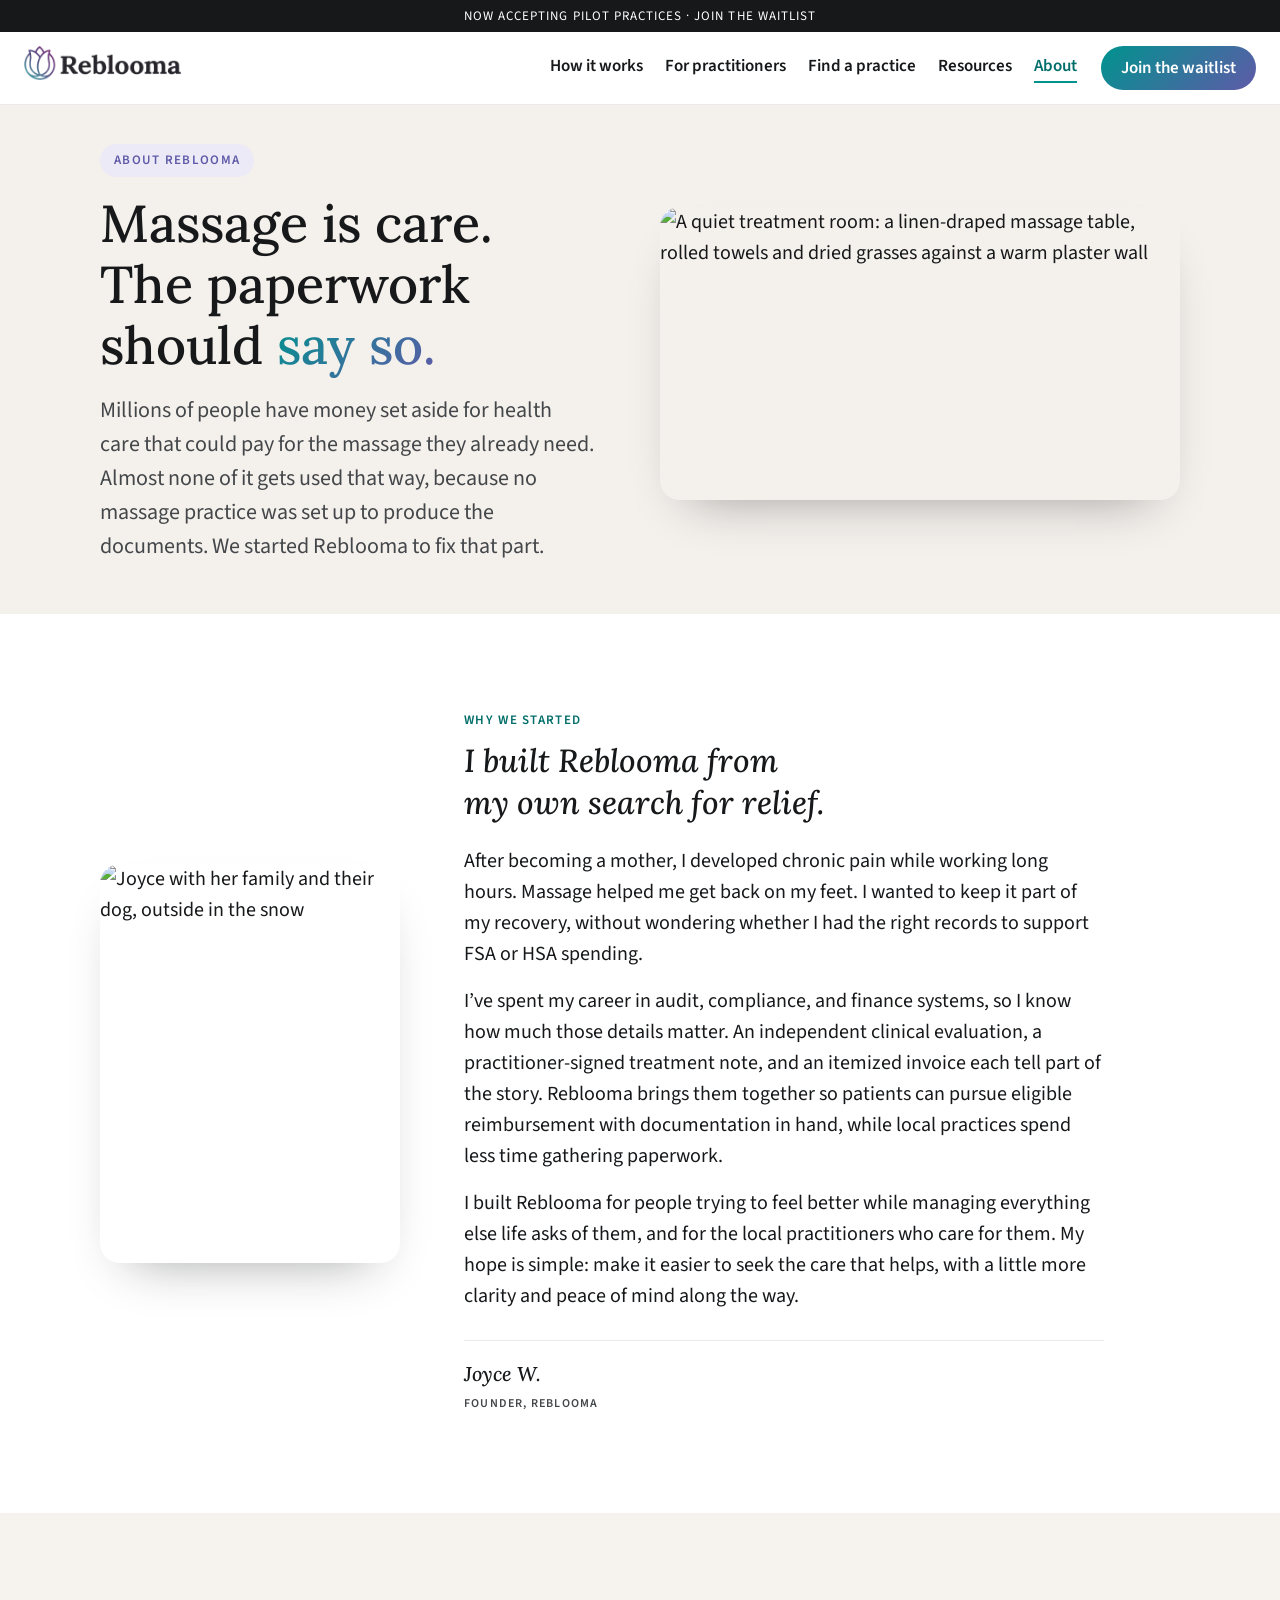
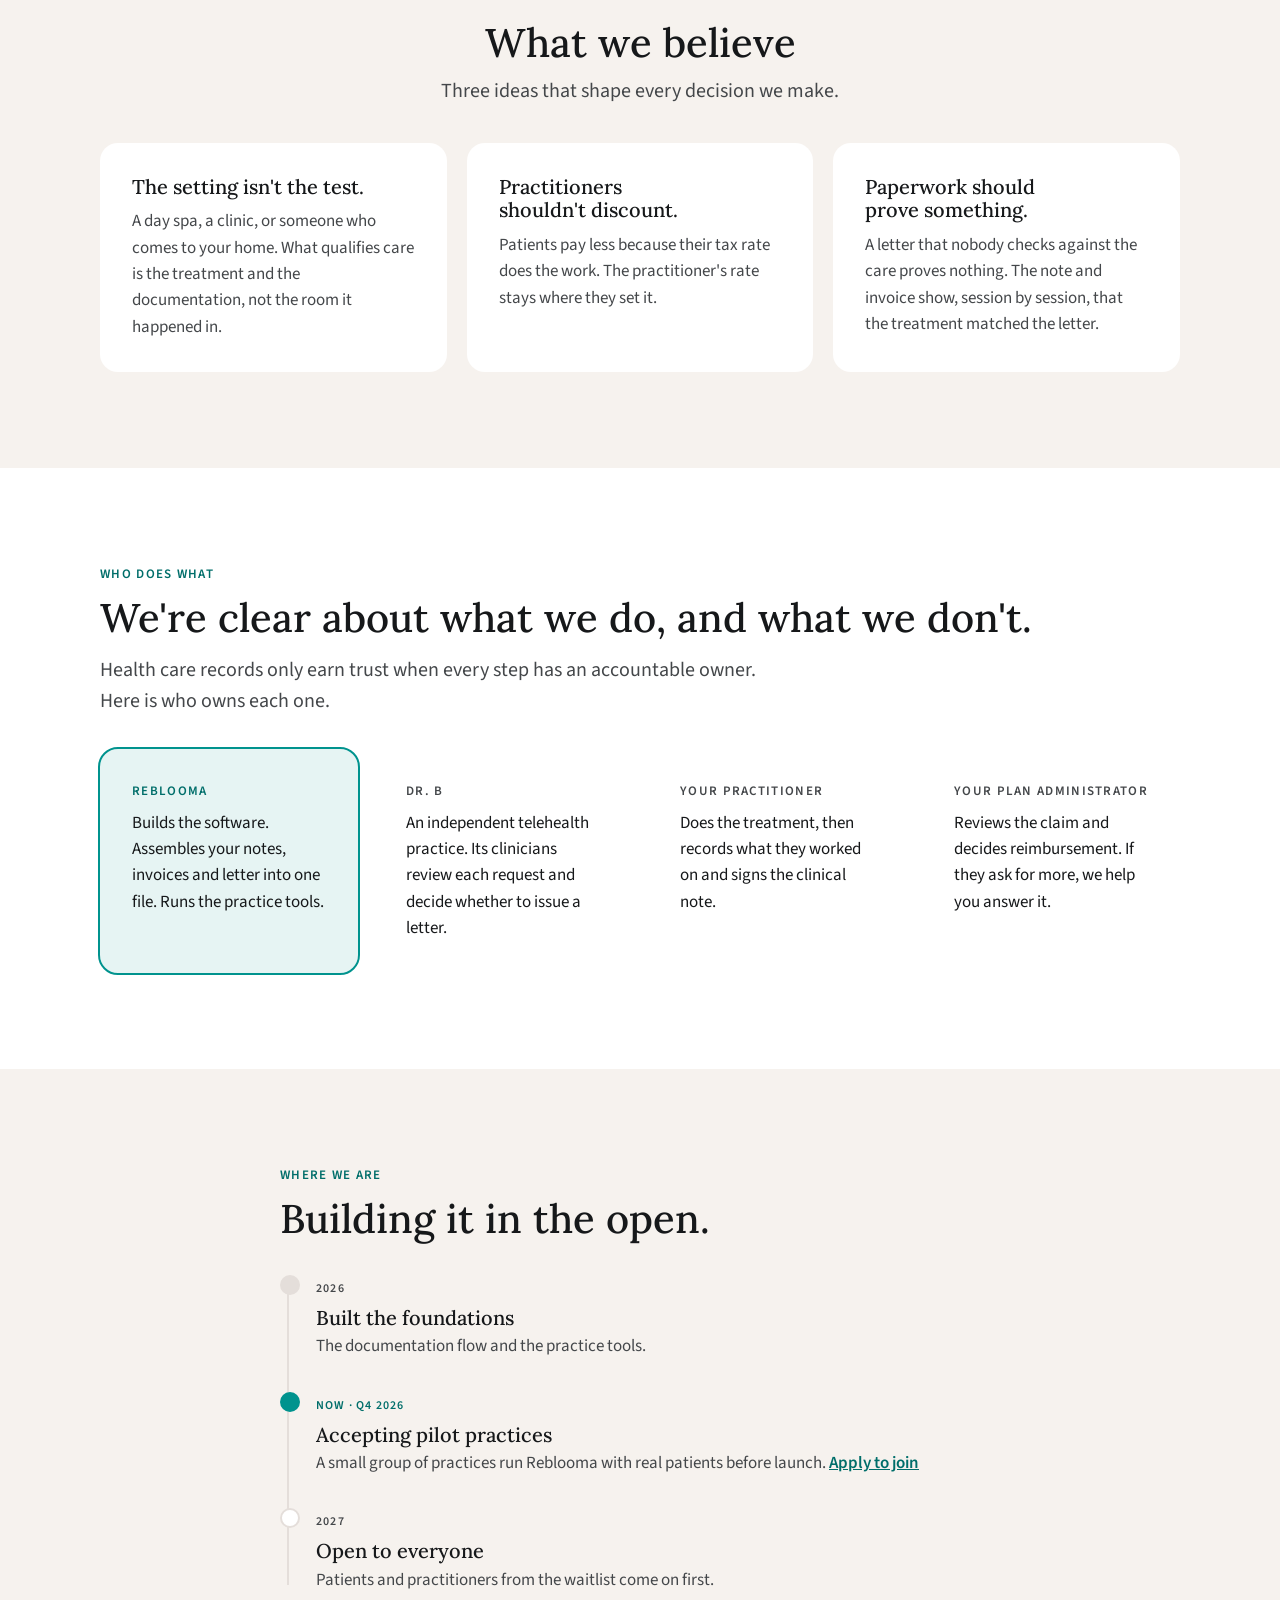
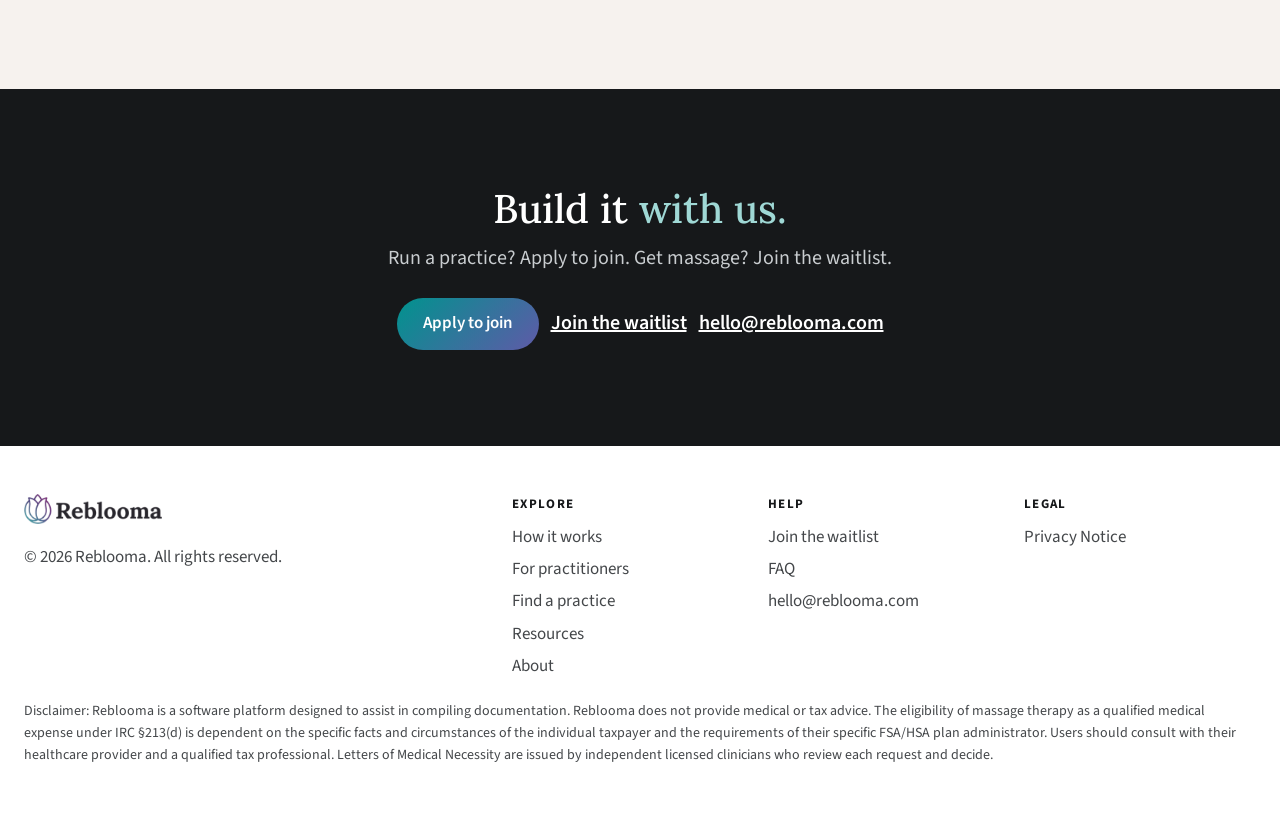
==== about.html @ 9ca959d0 "Pilot practice buttons go to the apply form "Get early access", "Apply to be a pilot practice" and "" ====
<!doctype html>
<html lang="en">
<head>
<meta charset="utf-8">
<meta name="viewport" content="width=device-width, initial-scale=1, viewport-fit=cover">
<title>About Reblooma: FSA/HSA documentation for massage</title>
<link rel="preconnect" href="https://fonts.googleapis.com">
<link rel="stylesheet" href="https://fonts.googleapis.com/css2?family=Lora:ital,wght@0,500;1,500&family=Source+Sans+3:wght@400;600;700&display=swap">
<link rel="stylesheet" href="assets/redesign.css">
<style>
nav a.on{color:var(--teal-ink);box-shadow:inset 0 -2px 0 var(--teal);padding-bottom:4px}
.h2{font-size:clamp(1.875rem,1.4rem + 1.6vw,2.5rem);margin-top:10px}
/* Margins of the live pages (10/13/2026): content 1,080 px, header and footer 1,232 px, text 720 px */
.wrap{max-width:1128px;padding-inline:24px}
header .wrap,footer .wrap,.rsh .wrap{max-width:1280px}
.col{max-width:720px;margin:0 auto}
.band-dark{background:var(--ink);color:#fff}
.band-dark .lead,.band-dark .sub{color:#c9cdd0}
.band-dark .eyebrow{color:#9fd8d5}
.band-dark a{color:#9fd8d5}
/* Light version of the brand gradient, readable on the dark band */
.glow{font-style:italic;background:linear-gradient(135deg,#5fd3cc,#a9a5f0);-webkit-background-clip:text;background-clip:text;color:transparent}
.pill{display:inline-block;background:var(--lav);color:var(--purple);font-size:.8125rem;font-weight:600;letter-spacing:.1em;text-transform:uppercase;border-radius:999px;padding:6px 14px}
.notes-local{font-size:.875rem}

.abh .wrap{display:grid;grid-template-columns:1fr 1.05fr;gap:clamp(40px,5vw,72px);align-items:center}
.abh h1{font-size:clamp(2.125rem,1.5rem + 2.3vw,3.25rem);margin:16px 0}
.abh h1 em{font-style:normal;background:var(--grad);-webkit-background-clip:text;background-clip:text;color:transparent}
.abh img,.story img{width:100%;height:auto;border-radius:20px;box-shadow:0 24px 50px -30px rgba(22,24,26,.45);display:block}
.story{background:var(--paper)}
.story .wrap{display:grid;grid-template-columns:300px 1fr;gap:clamp(40px,5vw,72px);align-items:center}
.story .letter{max-width:640px}
.story h2{font:500 italic clamp(1.5rem,1.25rem + 1vw,2rem)/1.3 var(--serif);margin:10px 0 22px}
.story .letter p+p{margin-top:16px}
.story .sig{margin-top:28px;padding-top:20px;border-top:1px solid var(--line)}
.story .sig b{display:block;font:500 italic 1.25rem var(--serif)}
.story .sig span{font-size:.75rem;letter-spacing:.1em;text-transform:uppercase;color:var(--hint);font-weight:600}
.believe{background:var(--sand)}
.three{display:grid;grid-template-columns:repeat(3,1fr);gap:20px;margin-top:36px}
.three h3{font-size:1.25rem}
.three p{color:var(--hint);font-size:var(--t-small);margin-top:10px}
.owners{display:grid;grid-template-columns:repeat(4,1fr);gap:16px;margin-top:32px}
.owners .card p.eyebrow{color:var(--hint)}
.owners .card p+p{margin-top:8px;font-size:var(--t-small)}
.owners .card.us{outline:2px solid var(--teal);background:var(--sel)}
.owners .card.us p.eyebrow{color:var(--teal-ink)}
.whodoes{background:var(--paper)}
.where{background:var(--sand)}
.tl{list-style:none;padding:0;margin:28px 0 0;display:grid;gap:28px;position:relative}
.tl::before{content:"";position:absolute;left:7px;top:8px;bottom:8px;width:2px;background:var(--stone)}
.tl li{position:relative;padding-left:36px}
.tl li::before{content:"";position:absolute;left:0;top:4px;width:16px;height:16px;border-radius:50%;background:var(--paper);border:2px solid var(--stone)}
.tl li.now::before{background:var(--teal);border-color:var(--teal)}
.tl li.done::before{background:var(--stone)}
.tl p a{color:var(--teal-ink);font-weight:600}
.tl .when{font-size:.75rem;letter-spacing:.1em;text-transform:uppercase;font-weight:600;color:var(--hint)}
.tl li.now .when{color:var(--teal-ink)}
.tl h3{font-size:1.25rem;margin-top:4px}
.tl p{color:var(--hint);font-size:var(--t-small);margin-top:4px}
.cta-dark{text-align:center}
.cta-dark h2{font-size:clamp(1.875rem,1.4rem + 1.6vw,2.5rem)}
.cta-dark h2 em{font-style:normal;color:#9fd8d5}
.cta-dark .ctas{justify-content:center;margin-top:24px;align-items:center}
.cta-dark .mail{color:#fff;font-weight:600;user-select:all}
@media (max-width:860px){
  .abh .wrap,.story .wrap{grid-template-columns:1fr}
  .story img{max-width:300px}
  .three,.owners{grid-template-columns:1fr}
}
@media (min-width:861px) and (max-width:1100px){.owners{grid-template-columns:1fr 1fr}}
</style>
<meta name="description" content="Why Reblooma exists, who does what, and where we are now. Reblooma helps massage practices give patients the documents to pay with FSA or HSA funds. Now accepting pilot practices.">
<link rel="canonical" href="https://reblooma.com/about.html">
<meta property="og:type" content="website">
<meta property="og:site_name" content="Reblooma">
<meta property="og:title" content="About Reblooma: FSA/HSA documentation for massage">
<meta property="og:description" content="Why Reblooma exists, who does what, and where we are now. Reblooma helps massage practices give patients the documents to pay with FSA or HSA funds. Now accepting pilot practices.">
<meta property="og:url" content="https://reblooma.com/about.html">
<meta property="og:image" content="https://reblooma.com/assets/video/poster-landscape.jpg">
<meta property="og:image:width" content="1920">
<meta property="og:image:height" content="1080">
<meta name="twitter:card" content="summary_large_image">
<meta name="theme-color" content="#e4deda">
<link rel="icon" type="image/png" href="assets/brand/logo/reblooma-favicon.png">
<link rel="apple-touch-icon" href="assets/brand/logo/reblooma-touch-icon.png">
<link href="https://fonts.googleapis.com/css2?family=Material+Symbols+Outlined:wght,FILL@100..700,0..1&amp;display=swap" rel="stylesheet">
<link rel="stylesheet" href="assets/wire.css">
<script src="assets/analytics.js"></script>
<script src="assets/site.js" defer></script>
</head>
<body>

<button type="button" class="dev" data-waitlist data-cta="top-bar">Now accepting pilot practices · Join the waitlist</button>
<header>
  <div class="wrap">
    <a href="index.html"><img src="assets/brand/logo/reblooma-logo-colour-sm.png" alt="Reblooma"></a>
    <nav aria-label="Main">
      <a href="index.html#how">How it works</a>
      <a href="practitioners.html">For practitioners</a>
      <a href="directory.html">Find a practice</a>
      <a href="resources.html">Resources</a>
      <a href="about.html" class="on">About</a>
    </nav>
    <button class="menubtn" type="button" data-menu-toggle aria-controls="mobile-menu" aria-expanded="false" aria-label="Menu"><span></span><span></span><span></span></button>
    <a class="btn btn-main btn-sm" href="index.html#who" data-waitlist data-cta="header">Join the waitlist</a>
  </div>
  <nav id="mobile-menu" class="mmenu" hidden aria-label="Mobile">
      <a href="index.html#how">How it works</a>
      <a href="practitioners.html">For practitioners</a>
      <a href="directory.html">Find a practice</a>
      <a href="resources.html">Resources</a>
      <a href="about.html" class="on">About</a>
    </nav>
</header>

<main id="top">

<section class="hero abh">
  <div class="wrap">
    <div>
      <span class="pill">About Reblooma</span>
      <h1>Massage is care.<br>The paperwork should <em>say so.</em></h1>
      <p class="lead">Millions of people have money set aside for health care that could pay for the massage they already need. Almost none of it gets used that way, because no massage practice was set up to produce the documents. We started Reblooma to fix that part.</p>
    </div>
    <img src="assets/img/treatment-room.webp" width="1080" height="608" alt="A quiet treatment room: a linen-draped massage table, rolled towels and dried grasses against a warm plaster wall">
  </div>
</section>

<section class="story">
  <div class="wrap">
    <img src="assets/img/joyce-family.jpg" width="700" height="933" alt="Joyce with her family and their dog, outside in the snow">
    <div class="letter">
      <p class="eyebrow">Why we started</p>
      <h2>I built Reblooma from my own search for relief.</h2>
      <p>After becoming a mother, I developed chronic pain while working long hours. Massage helped me get back on my feet. I wanted to keep it part of my recovery, without wondering whether I had the right records to support FSA or HSA spending.</p>
      <p>I&rsquo;ve spent my career in audit, compliance, and finance systems, so I know how much those details matter. An independent clinical evaluation, a practitioner-signed treatment note, and an itemized invoice each tell part of the story. Reblooma brings them together so patients can pursue eligible reimbursement with documentation in hand, while local practices spend less time gathering paperwork.</p>
      <p>I built Reblooma for people trying to feel better while managing everything else life asks of them, and for the local practitioners who care for them. My hope is simple: make it easier to seek the care that helps, with a little more clarity and peace of mind along the way.</p>
      <div class="sig"><b>Joyce W.</b><span>Founder, Reblooma</span></div>
    </div>
  </div>
</section>

<section class="believe">
  <div class="wrap center">
    <h2 class="h2">What we believe</h2>
    <p class="sub" style="margin-top:10px">Three ideas that shape every decision we make.</p>
  </div>
  <div class="wrap">
    <div class="three">
      <div class="card"><h3>The setting isn't the test.</h3><p>A day spa, a clinic, or someone who comes to your home. What qualifies care is the treatment and the documentation, not the room it happened in.</p></div>
      <div class="card"><h3>Practitioners shouldn't discount.</h3><p>Patients pay less because their tax rate does the work. The practitioner's rate stays where they set it.</p></div>
      <div class="card"><h3>Paperwork should prove something.</h3><p>A letter that nobody checks against the care proves nothing. The note and invoice show, session by session, that the treatment matched the letter.</p></div>
    </div>
  </div>
</section>

<section class="whodoes">
  <div class="wrap">
    <p class="eyebrow">Who does what</p>
    <h2 class="h2">We're clear about what we do, and what we don't.</h2>
    <p class="lead" style="margin-top:14px">Health care records only earn trust when every step has an accountable owner. Here is who owns each one.</p>
    <div class="owners">
      <div class="card us"><p class="eyebrow">Reblooma</p><p>Builds the software. Assembles your notes, invoices and letter into one file. Runs the practice tools.</p></div>
      <div class="card"><p class="eyebrow">Dr. B</p><p>An independent telehealth practice. Its clinicians review each request and decide whether to issue a letter.</p></div>
      <div class="card"><p class="eyebrow">Your practitioner</p><p>Does the treatment, then records what they worked on and signs the clinical note.</p></div>
      <div class="card"><p class="eyebrow">Your plan administrator</p><p>Reviews the claim and decides reimbursement. If they ask for more, we help you answer it.</p></div>
    </div>
  </div>
</section>

<section class="where">
  <div class="wrap"><div class="col">
    <p class="eyebrow">Where we are</p>
    <h2 class="h2">Building it in the open.</h2>
    <ol class="tl">
      <li class="done"><span class="when">2026</span><h3>Built the foundations</h3><p>The documentation flow and the practice tools.</p></li>
      <li class="now"><span class="when">Now · Q4 2026</span><h3>Accepting pilot practices</h3><p>A small group of practices run Reblooma with real patients before launch. <a data-cta="about-timeline-pilot" href="https://pilot.reblooma.com/signup">Apply to join</a></p></li>
      <li><span class="when">2027</span><h3>Open to everyone</h3><p>Patients and practitioners from the waitlist come on first.</p></li>
    </ol>
  </div></div>
</section>

<section class="band-dark cta-dark">
  <div class="wrap">
    <h2>Build it <em>with us.</em></h2>
    <p class="sub" style="margin-top:10px">Run a practice? Apply to join. Get massage? Join the waitlist.</p>
    <div class="ctas"><a data-cta="about-cta-pilot" class="btn btn-main" href="https://pilot.reblooma.com/signup">Apply to join</a><a data-waitlist data-cta="about-cta" class="mail" href="index.html#who">Join the waitlist</a><a class="mail" href="mailto:hello@reblooma.com">hello@reblooma.com</a></div>
  </div>
</section>

</main>

<footer id="about">
  <div class="wrap">
    <div class="fgrid">
      <div><img src="assets/brand/logo/reblooma-logo-colour-sm.png" alt="Reblooma" style="height:30px;width:auto"><p style="margin-top:12px">© 2026 Reblooma. All rights reserved.</p></div>
      <div><h5>Explore</h5><ul><li><a href="index.html#how">How it works</a></li><li><a href="practitioners.html">For practitioners</a></li><li><a href="directory.html">Find a practice</a></li><li><a href="resources.html">Resources</a></li><li><a href="about.html">About</a></li></ul></div>
      <div><h5>Help</h5><ul><li><a href="index.html#who" data-waitlist data-cta="footer">Join the waitlist</a></li><li><a href="index.html#faq">FAQ</a></li><li><a href="mailto:hello@reblooma.com">hello@reblooma.com</a></li></ul></div>
      <div><h5>Legal</h5><ul><li><a href="privacy.html">Privacy Notice</a></li></ul></div>
    </div>
    <p class="disc">Disclaimer: Reblooma is a software platform designed to assist in compiling documentation. Reblooma does not provide medical or tax advice. The eligibility of massage therapy as a qualified medical expense under IRC §213(d) is dependent on the specific facts and circumstances of the individual taxpayer and the requirements of their specific FSA/HSA plan administrator. Users should consult with their healthcare provider and a qualified tax professional. Letters of Medical Necessity are issued by independent licensed clinicians who review each request and decide.</p>
  </div>
</footer>


<script>
// Footnote links open the closed "Notes and sources" first.
document.querySelectorAll('sup a').forEach(a=>a.addEventListener('click',()=>{const n=document.querySelector('.notes');if(n)n.open=true}));

</script>
</body>
</html>
---- assets/redesign.css ----
/* Tokens copied from the approved phone screens (10/12/2026). */
:root{
  --ground:#f4f0ec; --sand:#f6f2ee; --stone:#e4deda; --paper:#ffffff;
  --ink:#16181a; --hint:#44474a; --line:rgba(22,24,26,.09);
  --teal:#00938e; --teal-ink:#006e6a; --purple:#5f5aa8; --lav:#eceaf6; --sel:#e6f4f3; --mint:#e3f4ea; --green:#1a7a4a;
  --grad:linear-gradient(135deg,#00938e,#5f5aa8);
  --serif:'Lora',Georgia,'Times New Roman',serif;
  --sans:'Source Sans 3',-apple-system,BlinkMacSystemFont,'Segoe UI',sans-serif;
  --t-body:clamp(1.0625rem,.95rem + .45vw,1.25rem);
  --t-small:clamp(.9375rem,.88rem + .25vw,1.0625rem);
  --gut:clamp(16px,5vw,48px);
}
*{box-sizing:border-box}
[hidden]{display:none!important}
html{scroll-behavior:smooth}
body{margin:0;background:var(--ground);color:var(--ink);font:400 var(--t-body)/1.55 var(--sans);-webkit-font-smoothing:antialiased}
h1,h2,h3{font-family:var(--serif);font-weight:500;line-height:1.18;margin:0;text-wrap:balance}
p{margin:0}
a{color:var(--teal-ink)}
.wrap{max-width:1600px;margin:0 auto;padding-inline:max(var(--gut),6vw)}

/* Top bar */
.dev{background:var(--ink);color:#fff;text-align:center;font-size:.8125rem;letter-spacing:.08em;text-transform:uppercase;padding:7px 12px}
header{background:var(--paper);border-bottom:1px solid var(--line);position:sticky;top:0;z-index:5}
header .wrap{display:flex;align-items:center;gap:24px;min-height:72px}
header img{height:34px;width:auto}
nav{display:flex;gap:22px;margin-left:auto;font-size:var(--t-small);font-weight:600}
nav a{color:var(--ink);text-decoration:none}
nav a:hover{color:var(--teal-ink)}

.btn{display:inline-flex;align-items:center;justify-content:center;gap:8px;min-height:52px;padding:0 26px;border-radius:999px;font:600 var(--t-small)/1 var(--sans);text-decoration:none;border:0;cursor:pointer}
.btn-main{background:var(--grad);color:#fff}
.btn-ghost{background:var(--paper);color:var(--ink);border:1.5px solid var(--stone)}
.btn-sm{min-height:44px;padding:0 20px}

/* Sections */
section{padding-block:clamp(56px,8vw,96px)}
.eyebrow{font-size:.8125rem;font-weight:600;letter-spacing:.1em;text-transform:uppercase;color:var(--teal-ink)}
.lead{color:var(--hint);max-width:34em}
.center{text-align:center}
.center .lead{margin-inline:auto}
.card{background:var(--paper);border-radius:18px;padding:clamp(22px,3vw,32px)}

/* "More" opener: the phone's "Why these" pattern */
details.more{margin-top:14px}
details.more>summary{list-style:none;cursor:pointer;display:inline-flex;align-items:center;gap:6px;font-weight:600;font-size:var(--t-small);color:var(--teal-ink)}
details.more>summary::-webkit-details-marker{display:none}
details.more>summary::after{content:"";width:8px;height:8px;border-right:2px solid currentColor;border-bottom:2px solid currentColor;transform:rotate(45deg) translateY(-2px);transition:transform .2s}
details.more[open]>summary::after{transform:rotate(-135deg) translateY(-2px)}
details.more .body{margin-top:12px;color:var(--hint);font-size:var(--t-small);display:grid;gap:10px}
sup{font-size:.7em;line-height:0}
sup a{text-decoration:none}

/* Hero */
.hero{padding-block:clamp(24px,3vw,40px) clamp(32px,4vw,52px)}
.hero .wrap{display:grid;grid-template-columns:1.1fr 1fr;gap:clamp(48px,5vw,88px);align-items:center}
.pill{display:inline-block;background:var(--lav);color:var(--purple);font-size:.8125rem;font-weight:600;letter-spacing:.08em;text-transform:uppercase;padding:6px 12px;border-radius:999px}
.hero h1{font-size:clamp(2.125rem,1.5rem + 2.3vw,3.25rem);margin:14px 0 14px}
.hero .lead{font-size:clamp(1.125rem,1rem + .5vw,1.375rem)}
.ctas{display:flex;flex-wrap:wrap;gap:12px;margin-top:28px}
/* Hero picture: the live site's layout. Three documents in a row, Effective cost under them. */
.docs{display:grid;gap:16px;justify-items:center;min-width:0}
.dset{display:grid;grid-template-columns:repeat(3,1fr);gap:14px;width:100%}
.doc{background:var(--paper);border-radius:16px;padding:16px;box-shadow:0 16px 36px -24px rgba(22,24,26,.4);display:flex;flex-direction:column;min-height:252px;font-size:.75rem;color:var(--hint)}
/* The live site's glow: each card lights up in turn, 2 s each, 6 s loop. */
.doc{background:var(--sand);outline:1.5px solid var(--line);outline-offset:-1.5px;animation:glow 6s ease infinite}
.dset .doc:nth-child(2){animation-delay:2s}
.dset .doc:nth-child(3){animation-delay:4s}
@keyframes glow{
  0%,30%{background:var(--paper);outline-color:var(--teal);box-shadow:0 0 0 4px rgba(0,147,142,.10),0 18px 40px -18px rgba(95,90,168,.45);transform:translateY(-3px)}
  36%,100%{background:var(--sand);outline-color:var(--line);box-shadow:0 1px 2px rgba(22,24,26,.06);transform:none}
}
@media (prefers-reduced-motion:reduce){.doc{animation:none}.dset .doc:nth-child(2){background:var(--paper);outline-color:var(--teal)}}
.doc h4{margin:0;font:500 .9375rem/1.25 var(--serif);color:var(--ink)}
.doc .dsub{margin-top:4px;font-size:.6875rem;line-height:1.35}
.doc hr{border:0;border-top:1px solid var(--line);margin:10px 0}
.doc .tag{align-self:flex-start;margin-top:8px;background:var(--mint);color:var(--green);font-size:.6875rem;font-weight:600;padding:3px 9px;border-radius:999px}
.doc .ln{display:block;height:6px;border-radius:3px;background:var(--stone);margin:6px 0}
.doc .ln.dk{background:#cfc7c1}
.doc .two{display:flex;gap:8px}.doc .two .ln{flex:1}
.doc .srow{display:flex;align-items:center;gap:7px;margin-top:8px;font-size:.625rem;font-weight:600;letter-spacing:.06em;text-transform:uppercase;color:var(--ink)}
.doc .srow b{width:18px;height:18px;border-radius:50%;background:var(--sel);color:var(--teal-ink);display:grid;place-items:center;font-size:.625rem}
.doc .thead{display:grid;grid-template-columns:1.1fr 1.3fr .6fr .6fr;gap:4px;font-size:.5625rem;font-weight:600;letter-spacing:.05em;text-transform:uppercase;color:var(--hint)}
.doc .trow{display:grid;grid-template-columns:1.1fr 1.3fr .6fr .6fr;gap:4px}
.doc .tot{display:flex;justify-content:flex-end;align-items:baseline;gap:8px;margin-top:10px;font-size:.5625rem;font-weight:600;letter-spacing:.06em;text-transform:uppercase}
.doc .tot b{font-size:.875rem;letter-spacing:0;color:var(--ink);font-variant-numeric:tabular-nums}
.doc .dfoot{margin-top:auto;border-top:1px solid var(--line);padding-top:10px;display:flex;justify-content:space-between;align-items:center;color:var(--teal-ink);font-size:.5625rem;letter-spacing:.06em;text-transform:uppercase}
.doc .dot{width:9px;height:9px;border-radius:50%;background:var(--stone);margin-left:auto}
.eff{width:min(300px,100%);background:var(--paper);border-radius:18px;padding:18px 20px;box-shadow:0 16px 36px -24px rgba(22,24,26,.4);text-decoration:none;color:var(--ink);display:block}
.eff .klab{font-size:.75rem;font-weight:600;letter-spacing:.1em;text-transform:uppercase}
.eff .row{display:flex;justify-content:space-between;align-items:baseline;margin-top:12px;font-size:var(--t-small);font-variant-numeric:tabular-nums}
.eff .row span{color:var(--hint)}
.eff .row.pre span{color:var(--ink);font-weight:600}
.eff i{display:block;height:8px;border-radius:4px;background:var(--stone);margin-top:6px;overflow:hidden}
.eff i.post{background:#8d8781}
.eff i em{display:block;height:100%;width:70%;background:var(--grad)}
.eff .fine{font-size:.75rem;font-style:italic;margin-top:8px}
.eff .go{display:flex;align-items:center;gap:6px;border-top:1px solid var(--line);margin-top:12px;padding-top:12px;font-size:.875rem;font-weight:600;color:var(--teal-ink)}
.eff:hover .go{text-decoration:underline}

/* Steps: the live site's layout. Icon boxes joined by a line, numbered titles, centered text. */
.sub{color:var(--hint);margin-top:12px}
.steps{display:grid;grid-template-columns:repeat(3,1fr);gap:36px;margin-top:48px;position:relative;text-align:center}
.steps::before{content:"";position:absolute;top:28px;left:16.6%;right:16.6%;height:2px;background:var(--stone)}
.step{position:relative;display:flex;flex-direction:column;align-items:center}
.ico{width:56px;height:56px;border-radius:16px;background:var(--paper);color:var(--teal-ink);display:grid;place-items:center;box-shadow:0 10px 24px -16px rgba(22,24,26,.45);position:relative}
.step h3{font-size:1.625rem;margin:22px 0 12px;padding-bottom:8px;border-bottom:2px solid transparent;border-image:var(--grad) 1}
.step p{color:var(--hint);max-width:20em}
.step details.more .body{text-align:left}

/* Why this holds up: the live site's layout. One left-aligned column ending on the quote. */
.proof{background:var(--paper)}
.proof .col{max-width:720px;margin:0 auto}
.proof h2{font-size:clamp(1.875rem,1.4rem + 1.6vw,2.5rem);margin-top:10px}
.proof .intro{color:var(--hint);margin-top:16px}
.proof .quote{font-family:var(--serif);font-style:italic;font-size:clamp(1.375rem,1.1rem + 1.2vw,1.875rem);line-height:1.4;margin-top:28px;padding-top:28px;border-top:1px solid var(--line)}
.proof .irsnote{margin-top:14px;padding-left:14px;border-left:3px solid var(--teal)}
.proof .irsnote b{color:var(--teal-ink)}
.proof .quote em{font-style:italic;background:var(--grad);-webkit-background-clip:text;background-clip:text;color:transparent}

/* Who it's for: the live site's layout. Icon, title, line, checks, button. */
#who{background:var(--sand)}
.who{display:grid;grid-template-columns:1fr 1fr;gap:22px}
.who .ico{margin-bottom:18px}
.who h3{font-size:1.875rem;margin-bottom:12px}
.who .lede{color:var(--hint)}
.checks{list-style:none;padding:0;margin:20px 0 24px;display:grid;gap:10px}
.checks li{display:flex;gap:12px;align-items:flex-start}
.checks li::before{content:"";flex:0 0 22px;height:22px;margin-top:3px;border-radius:50%;background:var(--sel) url("data:image/svg+xml,%3Csvg xmlns='http://www.w3.org/2000/svg' viewBox='0 0 24 24'%3E%3Cpath d='M6 12.5l4 4 8-9' fill='none' stroke='%23006e6a' stroke-width='2.4' stroke-linecap='round' stroke-linejoin='round'/%3E%3C/svg%3E") center/14px no-repeat}
.who .card{display:flex;flex-direction:column}
a.fnlink{text-decoration:underline;text-underline-offset:4px;text-decoration-thickness:1px}
a.fnlink:hover{text-decoration-thickness:2px}
.who .morelink{margin:-6px 0 20px;font-weight:600;font-size:var(--t-small)}
.who .card .act{margin-top:auto;display:flex;flex-wrap:wrap;gap:12px;align-items:center}

/* Calculator: the old layout (result left, sliders right), new look */
.calcsec .card{max-width:960px;margin:36px auto 0;display:grid;grid-template-columns:1fr 1fr;gap:clamp(24px,4vw,48px);text-align:left}
.calcsec .res{border-right:1px solid var(--line);padding-right:clamp(24px,4vw,48px)}
.calcsec .klab{font-size:.8125rem;font-weight:600;letter-spacing:.1em;text-transform:uppercase;color:var(--hint)}
.calcsec .big{display:flex;align-items:baseline;gap:10px;margin-top:6px;font-variant-numeric:tabular-nums}
.calcsec .big b{font:500 clamp(3rem,2.4rem + 2.6vw,4.25rem)/1 var(--serif);background:var(--grad);-webkit-background-clip:text;background-clip:text;color:transparent}
.calcsec .big span{font-family:var(--serif);color:var(--hint)}
.calcsec .sess{font-weight:600;margin:8px 0 22px}
.bars{display:grid;gap:16px;font-variant-numeric:tabular-nums}
.bar{display:grid;gap:7px}
.bar .row{display:flex;justify-content:space-between;font-size:.8125rem;font-weight:600;letter-spacing:.06em;text-transform:uppercase}
.bar .row b{letter-spacing:0;font-size:var(--t-small)}
.bar i{display:block;height:12px;border-radius:6px;background:var(--stone)}
.bar.pre .track{height:12px;border-radius:6px;background:var(--sand);overflow:hidden}
.bar.pre i{background:var(--grad);height:100%}
.bar.post i{background:var(--ink);opacity:.75}
.fine{font-size:.875rem;color:var(--hint);margin-top:14px}
.sliders{display:grid;gap:26px;align-content:center}
.range{display:grid;gap:10px}
.range label{display:flex;justify-content:space-between;font-size:.8125rem;font-weight:600;letter-spacing:.08em;text-transform:uppercase}
.range label span{font-size:var(--t-body);letter-spacing:0;font-variant-numeric:tabular-nums}
.range input{width:100%;accent-color:var(--teal);height:28px}
.calcsec .disc{grid-column:1/-1;border-top:1px solid var(--line);padding-top:16px;margin:0;text-align:center}
@media (max-width:760px){.calcsec .card{grid-template-columns:1fr}.calcsec .res{border-right:0;padding-right:0;border-bottom:1px solid var(--line);padding-bottom:24px}}

/* IRS line */
.irs{background:var(--ink);color:#fff}
.irs h2{font-size:clamp(1.75rem,1.3rem + 2vw,2.75rem);max-width:20em;margin:0 auto}
.irs .eyebrow{color:#9fd8d5;margin-top:14px;display:block}

/* FAQ */
.faq{max-width:780px;margin:32px auto 0;display:grid;gap:10px}
.faq details{background:var(--paper);border-radius:16px;padding:0 22px}
.faq summary{list-style:none;cursor:pointer;display:flex;justify-content:space-between;gap:16px;align-items:center;padding:18px 0;font-weight:600}
.faq summary::-webkit-details-marker{display:none}
.faq summary::after{content:"+";font:400 1.5rem/1 var(--sans);color:var(--teal-ink)}
.faq details[open] summary::after{content:"\2013"}
.faq .a{padding-bottom:20px;color:var(--hint);display:grid;gap:10px}

/* Footer */
footer{background:var(--paper);padding-block:48px;font-size:var(--t-small);color:var(--hint)}
.fgrid{display:grid;grid-template-columns:2fr 1fr 1fr 1fr;gap:24px}
footer h5{margin:0 0 10px;font-size:.8125rem;letter-spacing:.1em;text-transform:uppercase;color:var(--ink)}
footer ul{list-style:none;padding:0;margin:0;display:grid;gap:6px}
footer a{color:var(--hint);text-decoration:none}
.notes{margin-top:32px;border-top:1px solid var(--line);padding-top:20px}
.notes ol{margin:12px 0 0;padding-left:22px;display:grid;gap:8px}
.disc{margin-top:22px;font-size:.875rem}


/* Video: the 30-second overview */
.watch{padding-block:clamp(8px,1.5vw,16px) clamp(48px,6vw,80px)}
.vbox{max-width:960px;margin:0 auto;border-radius:22px;overflow:hidden;background:var(--paper);box-shadow:0 24px 60px -30px rgba(22,24,26,.4);position:relative}
.vbox video{display:block;width:100%;height:auto;aspect-ratio:16/9;background:var(--sand)}
/* Playing: the video fills the whole window, even where the browser refuses real full screen. */
.vbox.big{position:fixed;inset:0;z-index:9999;max-width:none;margin:0;border-radius:0;background:#000;box-shadow:none;display:flex;align-items:center;justify-content:center}
.vbox.big video{width:100%;height:100%;aspect-ratio:auto;object-fit:contain;background:#000}
.vclose{position:absolute;top:calc(env(safe-area-inset-top,0px) + 14px);right:14px;width:44px;height:44px;border-radius:999px;border:0;background:rgba(255,255,255,.18);color:#fff;font:400 26px/1 var(--sans);cursor:pointer}
body.vbig{overflow:hidden}
.vplay{position:absolute;inset:0;display:flex;align-items:flex-end;justify-content:flex-start;padding:clamp(12px,2.5vw,24px);background:transparent;border:0;cursor:pointer}
.vplay span{display:inline-flex;align-items:center;gap:10px;background:var(--grad);color:#fff;font:600 var(--t-small)/1 var(--sans);padding:12px 18px 12px 14px;border-radius:999px;box-shadow:0 12px 30px -10px rgba(95,90,168,.6)}
.vplay span::before{content:"";border-style:solid;border-width:8px 0 8px 13px;border-color:transparent transparent transparent #fff}
.vcap{text-align:center;color:var(--hint);font-size:var(--t-small);margin-top:12px}

/* Mockup marker */
.mock{position:fixed;right:12px;bottom:12px;background:var(--ink);color:#fff;font-size:.75rem;padding:6px 10px;border-radius:8px;opacity:.85;z-index:9}

@media (max-width:860px){
  nav{display:none}
  header .wrap .btn{margin-left:auto}
  .hero .wrap{grid-template-columns:1fr}
  .dset{display:flex;overflow-x:auto;scroll-snap-type:x mandatory;padding:4px 2px 18px;margin:-4px -2px 0}
  .dset .doc{flex:0 0 min(62%,240px);scroll-snap-align:start}
  .eff{width:100%}
  .steps,.who{grid-template-columns:1fr}
  .steps::before{display:none}
  .fgrid{grid-template-columns:1fr 1fr}
}
@media (max-width:480px){
  .ctas .btn{flex:1 1 100%}
}
---- assets/wire.css ----
/* Styles for the live site's scripts on the redesigned pages (10/13/2026).
   assets/site.js builds the waitlist pop-up and assets/directory.js the practice
   cards with Tailwind class names. The new pages do not load Tailwind, so the
   few classes those scripts use are defined here, scoped to their own boxes. */

.hidden{display:none!important}

/* Top bar is a button now: it opens the waitlist pop-up, as on the live site */
button.dev{display:block;width:100%;border:0;cursor:pointer;font-family:var(--sans)}
button.dev:hover{opacity:.9}

/* Phone menu (assets/site.js toggles [hidden] on #mobile-menu) */
.menubtn{display:none;flex-direction:column;justify-content:center;gap:5px;width:44px;height:44px;margin-left:auto;padding:10px;border:0;background:none;cursor:pointer}
.menubtn span{display:block;height:2px;background:var(--ink);border-radius:2px}
.mmenu{display:none}
@media (max-width:860px){
  .menubtn{display:flex}
  header .wrap>.btn{display:none}
  .mmenu:not([hidden]){display:flex;flex-direction:column;border-top:1px solid var(--line);padding:8px max(var(--gut),6vw) 16px;background:var(--paper)}
  .mmenu a{padding:12px 0;color:var(--ink);text-decoration:none;font-weight:600;font-size:var(--t-small)}
  .mmenu a.on{color:var(--teal-ink)}
}

/* ---------- Waitlist pop-up ---------- */
#waitlist-modal{position:fixed;inset:0;z-index:100;align-items:center;justify-content:center;padding:16px;background:rgba(22,24,26,.45);-webkit-backdrop-filter:blur(8px);backdrop-filter:blur(8px)}
#waitlist-modal.flex{display:flex}
#waitlist-modal>div{position:relative;width:100%;max-width:28rem;max-height:92vh;overflow-y:auto;background:var(--paper);border-radius:18px;padding:32px;box-shadow:0 24px 60px rgba(22,24,26,.25);font-family:var(--sans);font-size:1rem;line-height:1.5;color:var(--ink)}
#waitlist-modal form{margin:0}
#waitlist-modal .absolute{position:absolute}
#waitlist-modal .top-4{top:16px}
#waitlist-modal .right-4{right:16px}
#waitlist-modal [data-wl-close].absolute{border:0;background:none;cursor:pointer;color:var(--hint);padding:4px;line-height:1}
#waitlist-modal [data-wl-close].absolute:hover{color:var(--ink)}
#waitlist-modal .font-headline-sm{font-family:var(--serif);font-weight:500;font-size:1.5rem;line-height:1.25;margin:0}
#waitlist-modal .font-label-caps{font-size:.75rem;font-weight:600;letter-spacing:.1em;text-transform:uppercase;color:var(--hint)}
#waitlist-modal .normal-case{text-transform:none;letter-spacing:normal;font-weight:400}
#waitlist-modal .block{display:block}
#waitlist-modal .flex{display:flex}
#waitlist-modal .grid{display:grid}
#waitlist-modal .grid-cols-2{grid-template-columns:1fr 1fr}
#waitlist-modal .gap-3{gap:12px}
#waitlist-modal .items-start{align-items:flex-start}
#waitlist-modal .mb-2{margin-bottom:8px}
#waitlist-modal .mb-4{margin-bottom:16px}
#waitlist-modal .mb-5{margin-bottom:20px}
#waitlist-modal .mb-6{margin-bottom:24px}
#waitlist-modal .mt-2{margin-top:8px}
#waitlist-modal .mt-4{margin-top:16px}
#waitlist-modal .mt-8{margin-top:32px}
#waitlist-modal .py-6{padding-block:24px}
#waitlist-modal .text-center{text-align:center}
#waitlist-modal .w-full{width:100%}
#waitlist-modal .cursor-pointer{cursor:pointer}
#waitlist-modal .underline{text-decoration:underline}
#waitlist-modal .text-primary{color:var(--ink)}
#waitlist-modal .text-on-surface-variant{color:var(--hint)}
#waitlist-modal p{margin:0}
#waitlist-modal label.flex{font-size:.875rem;line-height:1.4;color:var(--hint)}
#waitlist-modal input[type=checkbox]{margin:3px 0 0;width:18px;height:18px;flex:none;accent-color:var(--teal)}
#waitlist-modal .text-\[0\.72rem\]{font-size:.8125rem;color:var(--hint)}
#waitlist-modal .text-\[0\.75rem\]{font-size:.8125rem}
#waitlist-modal .text-\[\#93000a\],#waitlist-modal .wl-error{color:#93000a;font-size:.875rem}
#waitlist-modal .text-\[64px\]{font-size:64px;display:block;color:var(--teal)}
#waitlist-modal .wl-input{display:block;width:100%;margin-top:4px;border:0;border-bottom:1.5px solid var(--stone);background:transparent;padding:8px 0;font:400 1rem/1.4 var(--sans);color:var(--ink);border-radius:0}
#waitlist-modal .wl-input:focus{outline:none;border-bottom-color:var(--teal)}
#waitlist-modal .btn-primary,#waitlist-modal .btn-secondary{display:inline-flex;align-items:center;justify-content:center;min-height:48px;padding:0 24px;border-radius:999px;font:600 1rem/1 var(--sans);text-decoration:none;cursor:pointer}
#waitlist-modal .btn-primary{border:0;background:var(--grad);color:#fff}
#waitlist-modal .btn-primary:disabled{opacity:.6;cursor:wait}
#waitlist-modal .btn-primary.w-full{display:flex;width:100%}
#waitlist-modal .btn-secondary{background:var(--paper);color:var(--ink);border:1.5px solid var(--stone)}
#waitlist-modal .wl-choice[aria-pressed="true"]{background:var(--sel);border-color:var(--teal);color:var(--teal-ink)}
#waitlist-modal .material-symbols-outlined{font-family:'Material Symbols Outlined';font-weight:normal;font-style:normal;line-height:1;letter-spacing:normal;text-transform:none;white-space:nowrap;-webkit-font-feature-settings:'liga';font-feature-settings:'liga'}

/* ---------- Directory results (assets/directory.js) ---------- */
.dirmeta{display:flex;flex-wrap:wrap;gap:12px;justify-content:center;margin-top:16px;font-size:var(--t-small);color:var(--hint)}
.dirmeta span:empty{display:none}
.dirres{display:grid;grid-template-columns:repeat(auto-fill,minmax(min(100%,340px),1fr));gap:20px;margin-top:24px;text-align:left}
.dirres article{display:flex;flex-direction:column;gap:12px;background:var(--paper);border-radius:18px;padding:24px}
.dirres .flex{display:flex}
.dirres .items-start{align-items:flex-start}
.dirres .justify-between{justify-content:space-between}
.dirres .gap-4{gap:16px}
.dirres .pt-2{padding-top:8px}
.dirres .mt-auto{margin-top:auto}
.dirres .mt-1{margin-top:4px}
.dirres .self-center{align-self:center}
.dirres h3{font-size:1.25rem}
.dirres .font-label-caps{font-size:.75rem;font-weight:600;letter-spacing:.1em;text-transform:uppercase;color:var(--hint)}
.dirres p{font-size:var(--t-small);color:var(--hint)}
.dirres .italic{font-style:italic}
.dirres .brand-gradient-text{font-family:var(--serif);background:var(--grad);-webkit-background-clip:text;background-clip:text;color:transparent;flex:none}
.dirres .btn-primary{display:inline-flex;align-items:center;min-height:40px;padding:0 20px;border-radius:999px;background:var(--grad);color:#fff;font-weight:600;text-decoration:none}
.dirres a{font-weight:600}

/* The About call-to-action email stays white on the dark band */
.band-dark a.mail{color:#fff}
/* White text on gradient buttons inside dark bands (the band's link color was turning it pale teal) */
.band-dark a.btn-main{color:#fff}
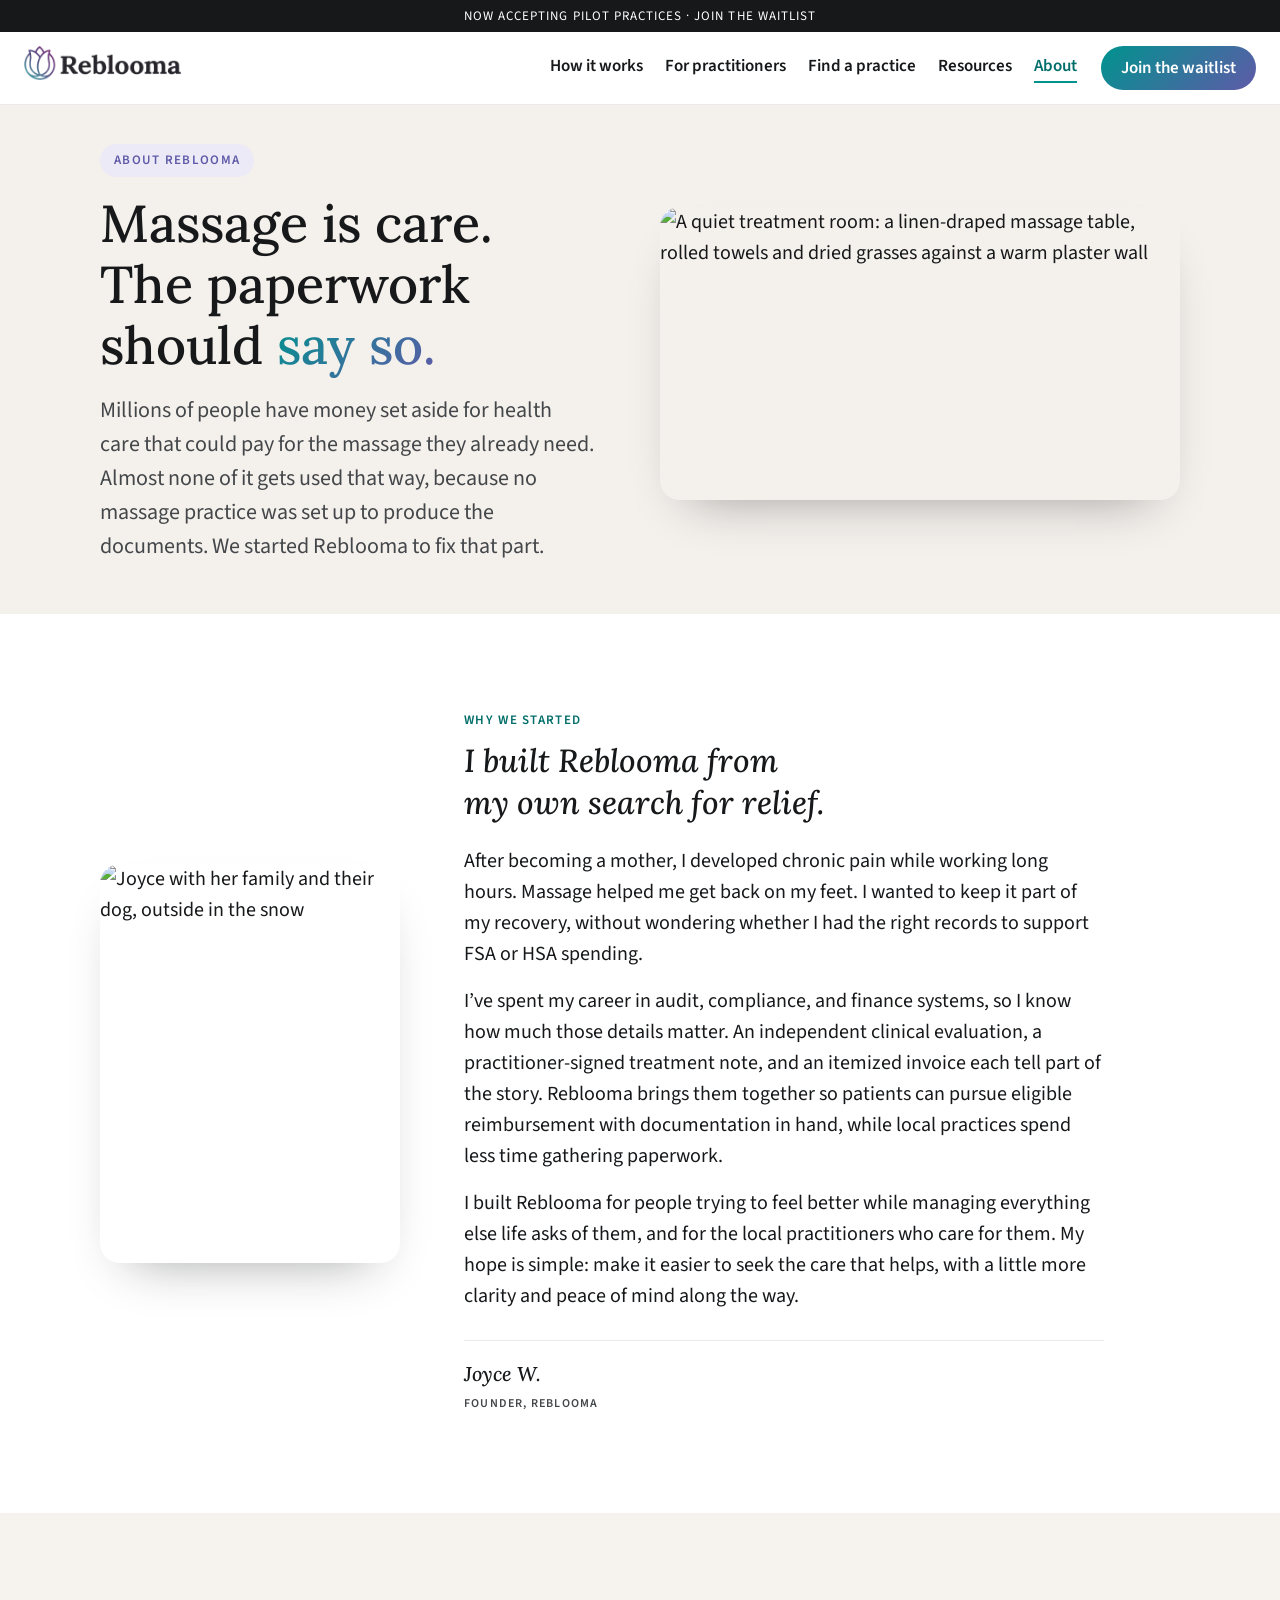
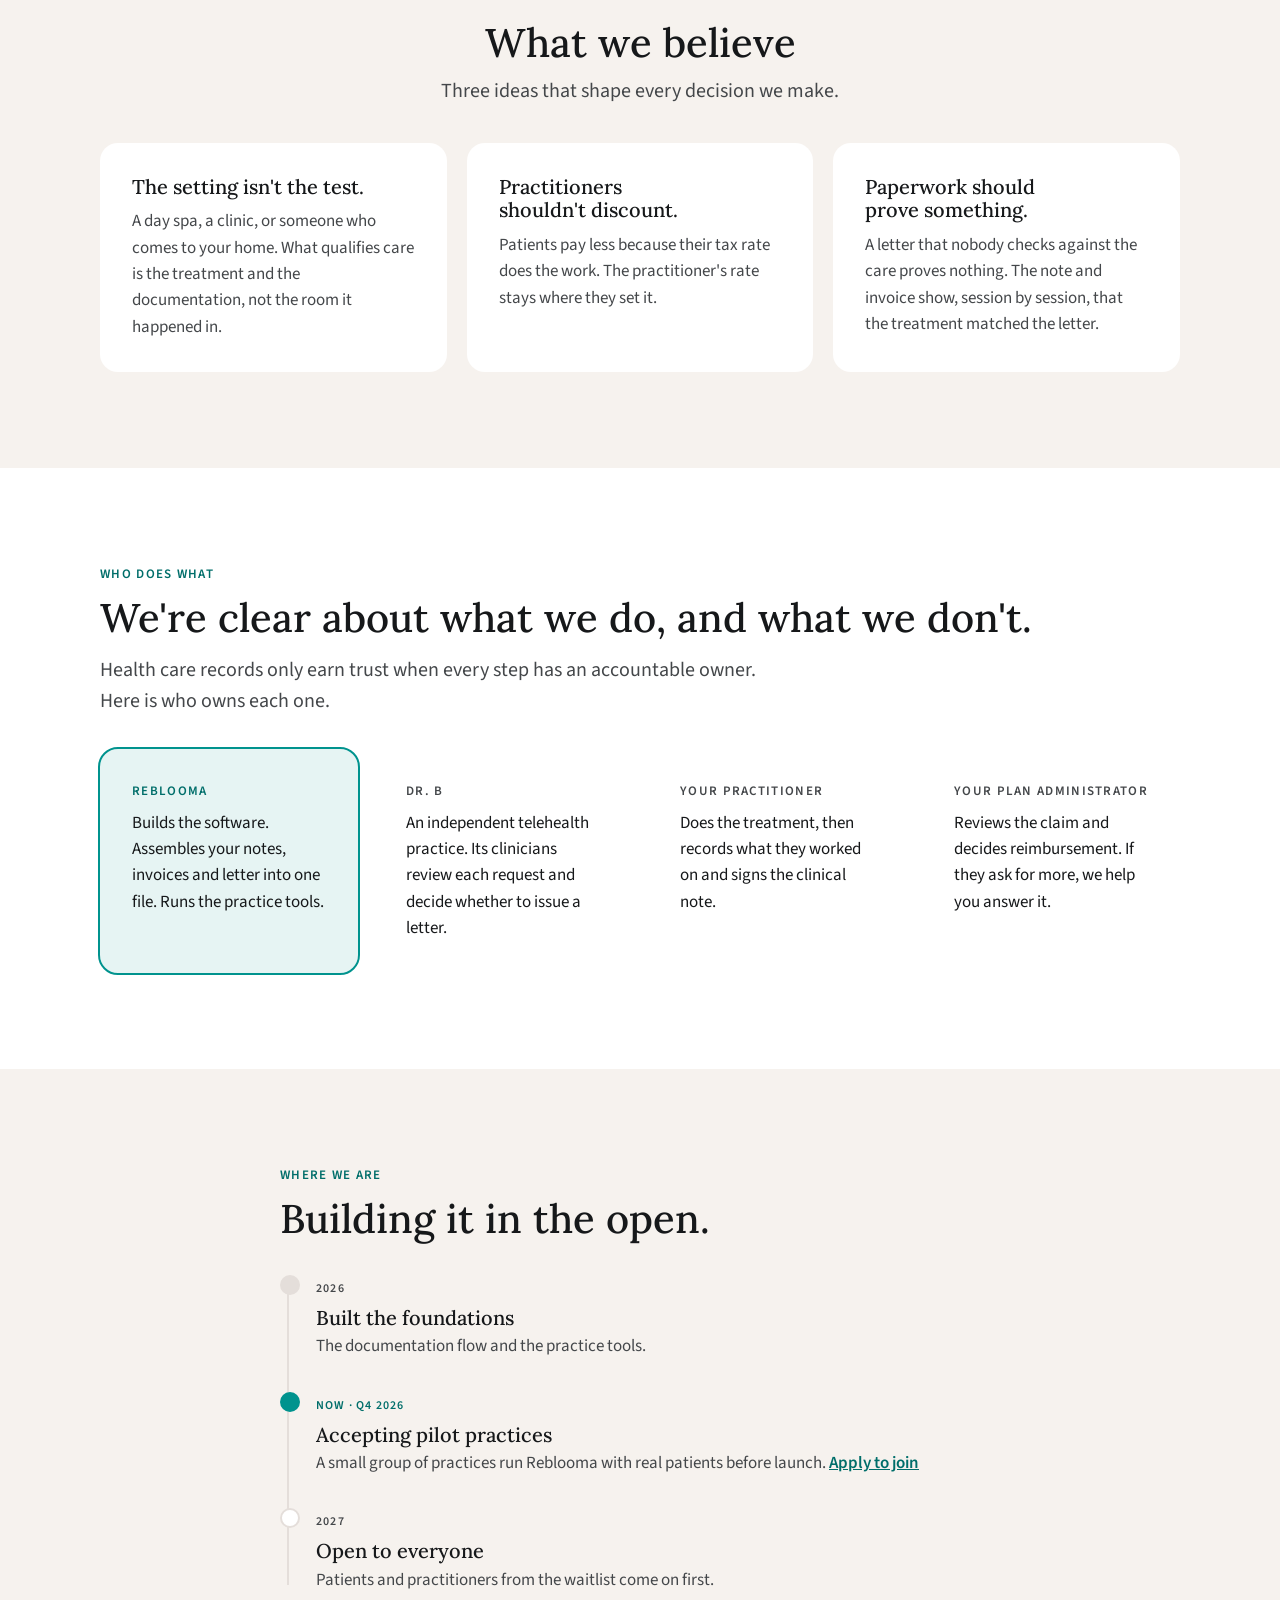
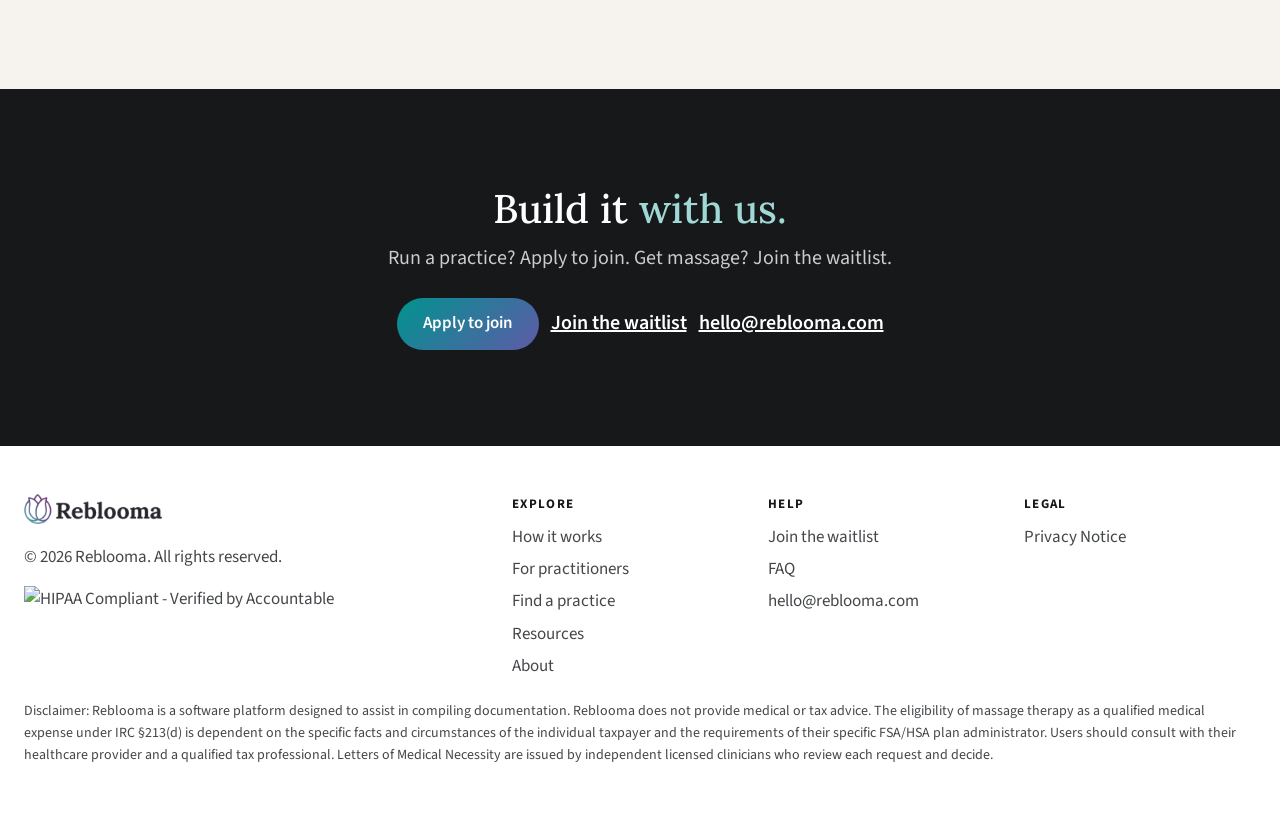
==== commit 83f4007b: "Footer: HIPAA badge under the logo on every page Joyce, 11/10/2026: option A of the badge mocks. Acc" ====
--- a/about.html
+++ b/about.html
@@ -193,7 +193,7 @@
 <footer id="about">
   <div class="wrap">
     <div class="fgrid">
-      <div><img src="assets/brand/logo/reblooma-logo-colour-sm.png" alt="Reblooma" style="height:30px;width:auto"><p style="margin-top:12px">© 2026 Reblooma. All rights reserved.</p></div>
+      <div><img src="assets/brand/logo/reblooma-logo-colour-sm.png" alt="Reblooma" style="height:30px;width:auto"><p style="margin-top:12px">© 2026 Reblooma. All rights reserved.</p><div style="margin-top:16px"><a href="https://app.accountablehq.com/trust/reblooma" target="_blank" rel="noopener noreferrer" title="View our HIPAA compliance status"><img src="https://d3s6zphx7ipv1p.cloudfront.net/assets/badge/hipaa-38e04df8.webp" alt="HIPAA Compliant - Verified by Accountable" height="80" style="height: 80px; width: auto;"></a></div></div>
       <div><h5>Explore</h5><ul><li><a href="index.html#how">How it works</a></li><li><a href="practitioners.html">For practitioners</a></li><li><a href="directory.html">Find a practice</a></li><li><a href="resources.html">Resources</a></li><li><a href="about.html">About</a></li></ul></div>
       <div><h5>Help</h5><ul><li><a href="index.html#who" data-waitlist data-cta="footer">Join the waitlist</a></li><li><a href="index.html#faq">FAQ</a></li><li><a href="mailto:hello@reblooma.com">hello@reblooma.com</a></li></ul></div>
       <div><h5>Legal</h5><ul><li><a href="privacy.html">Privacy Notice</a></li></ul></div>
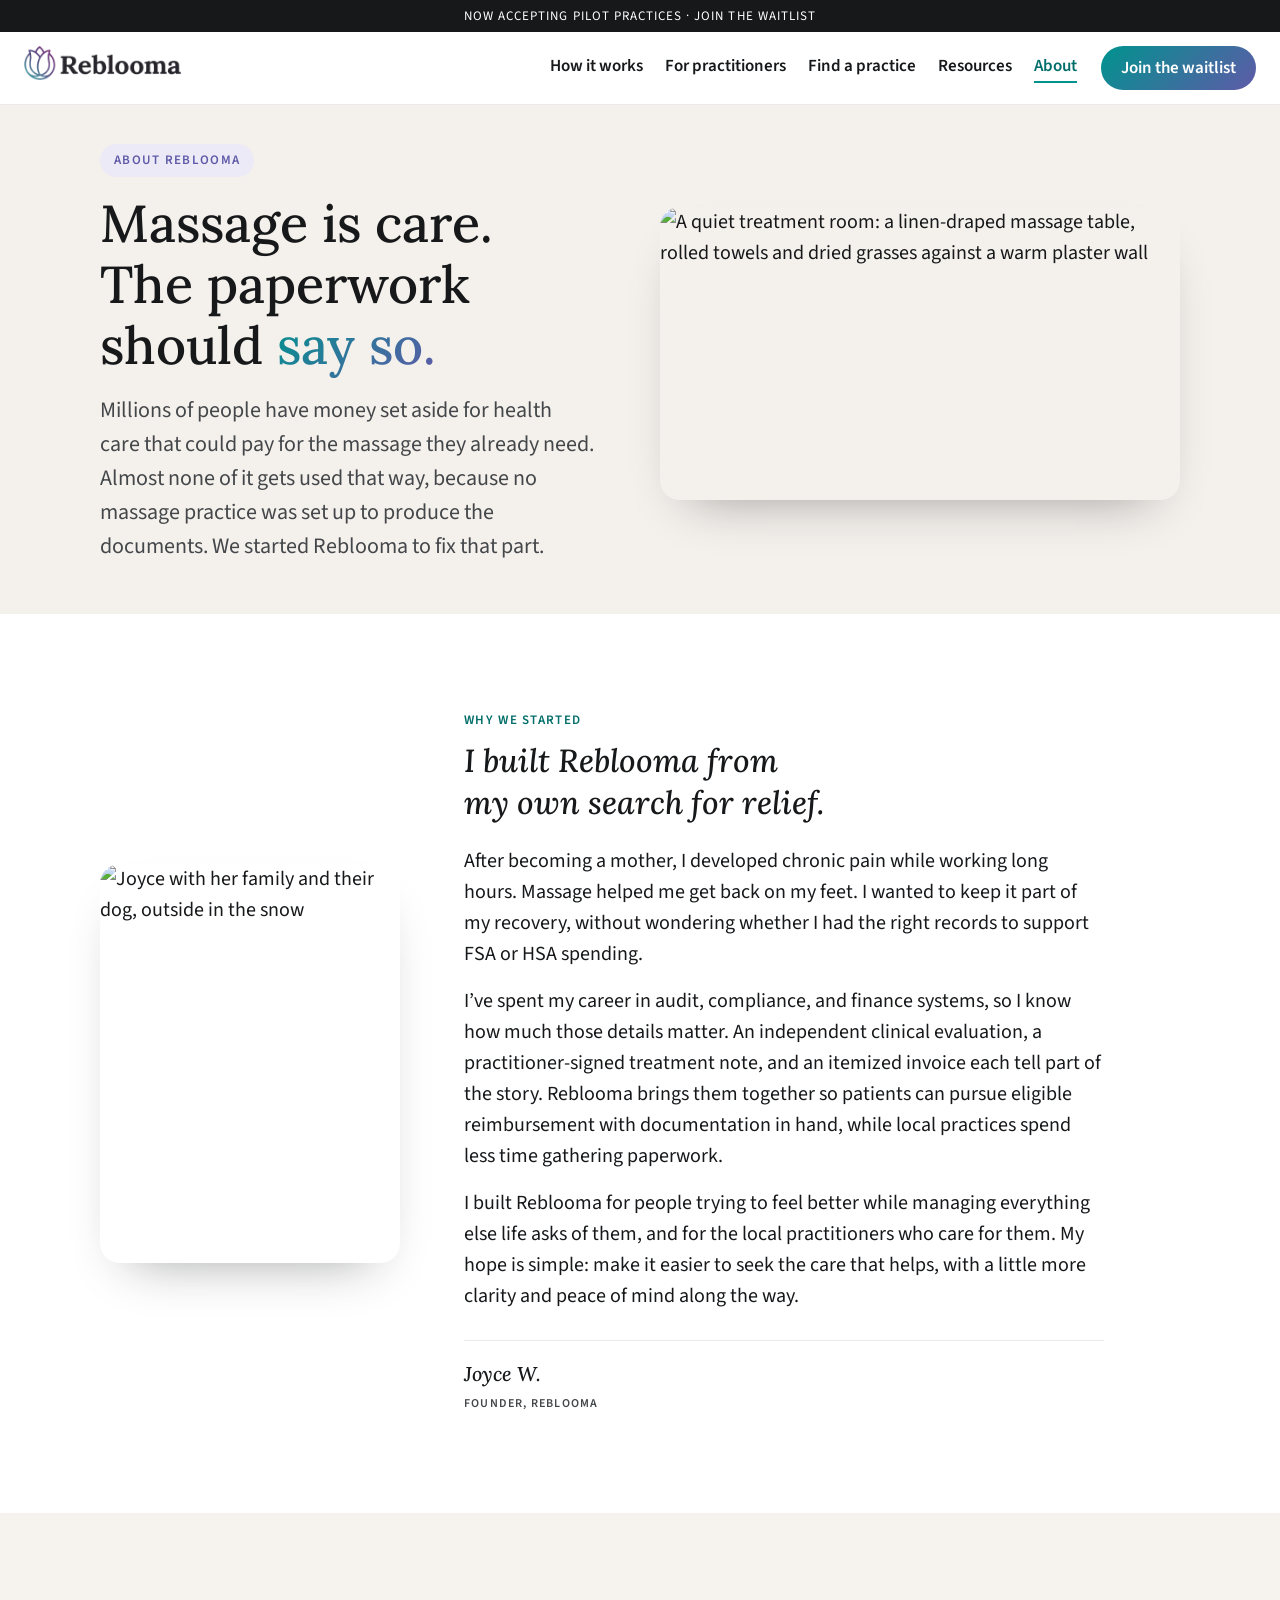
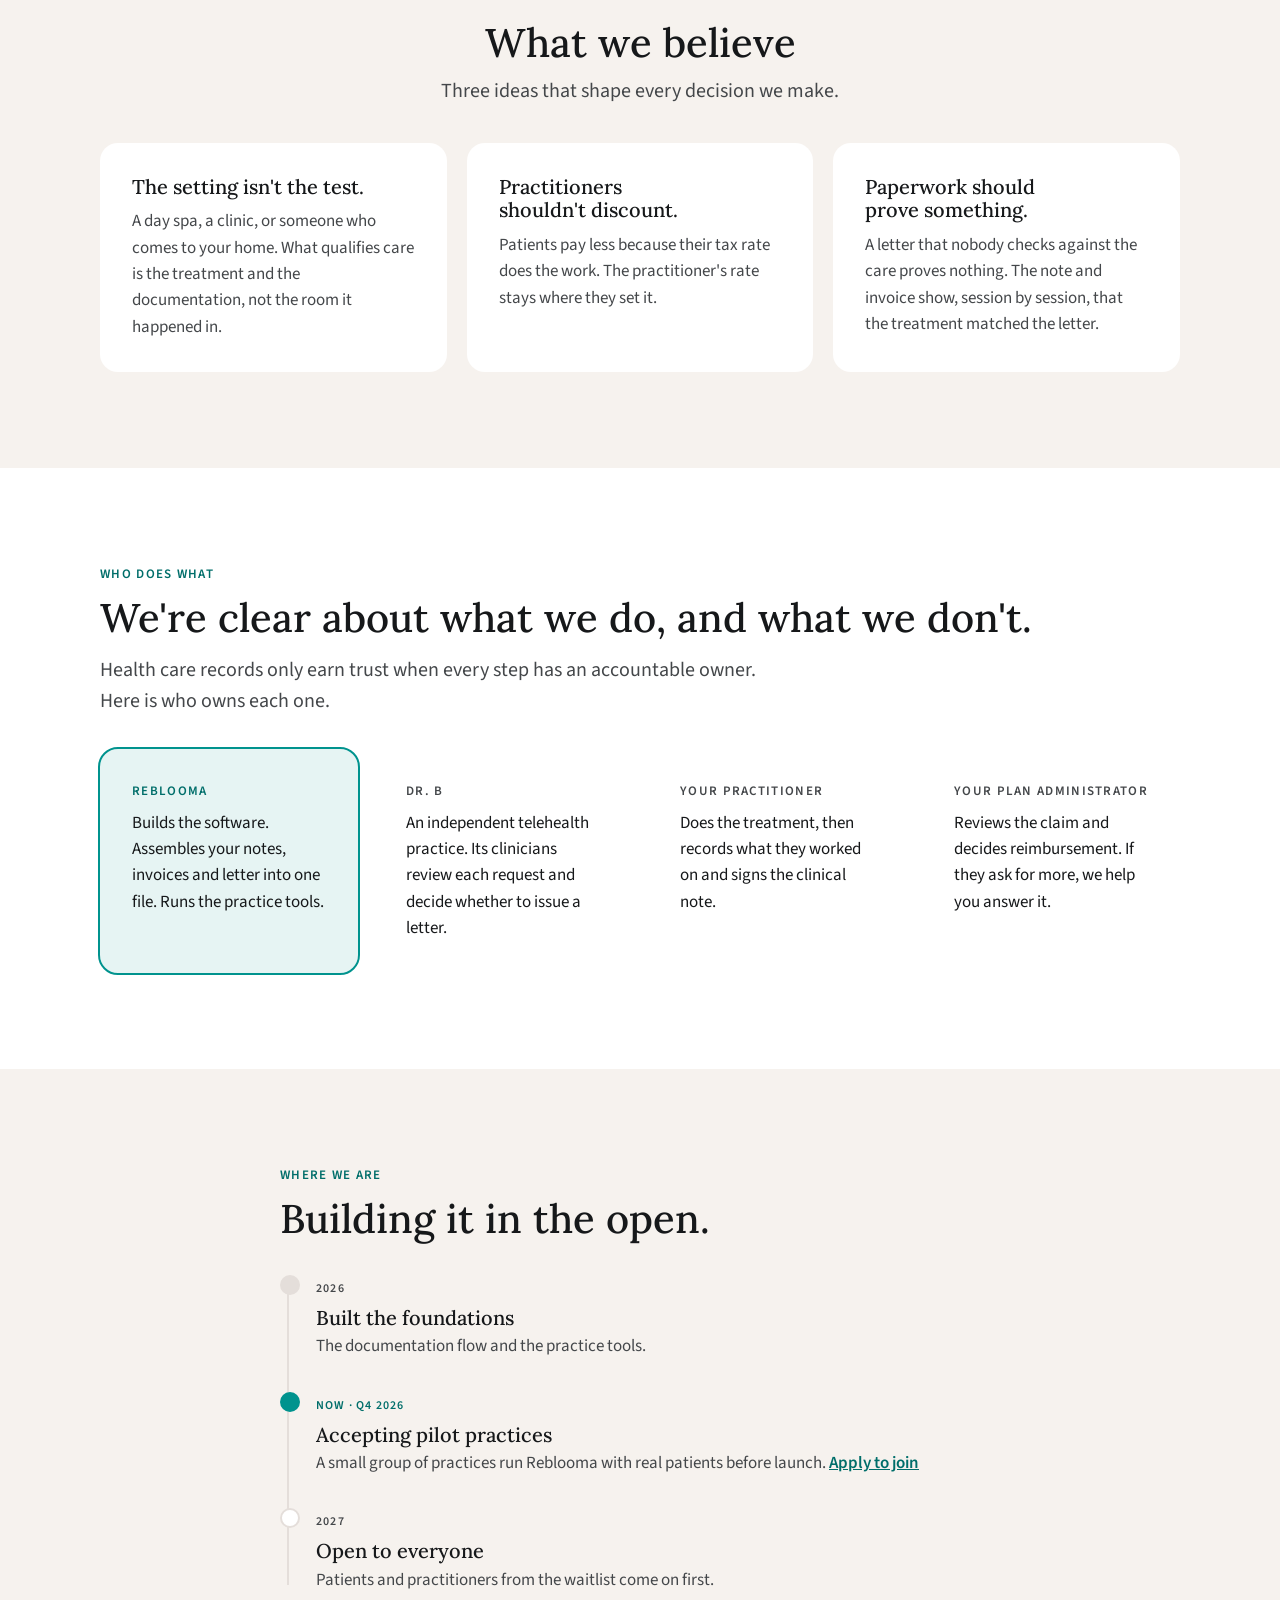
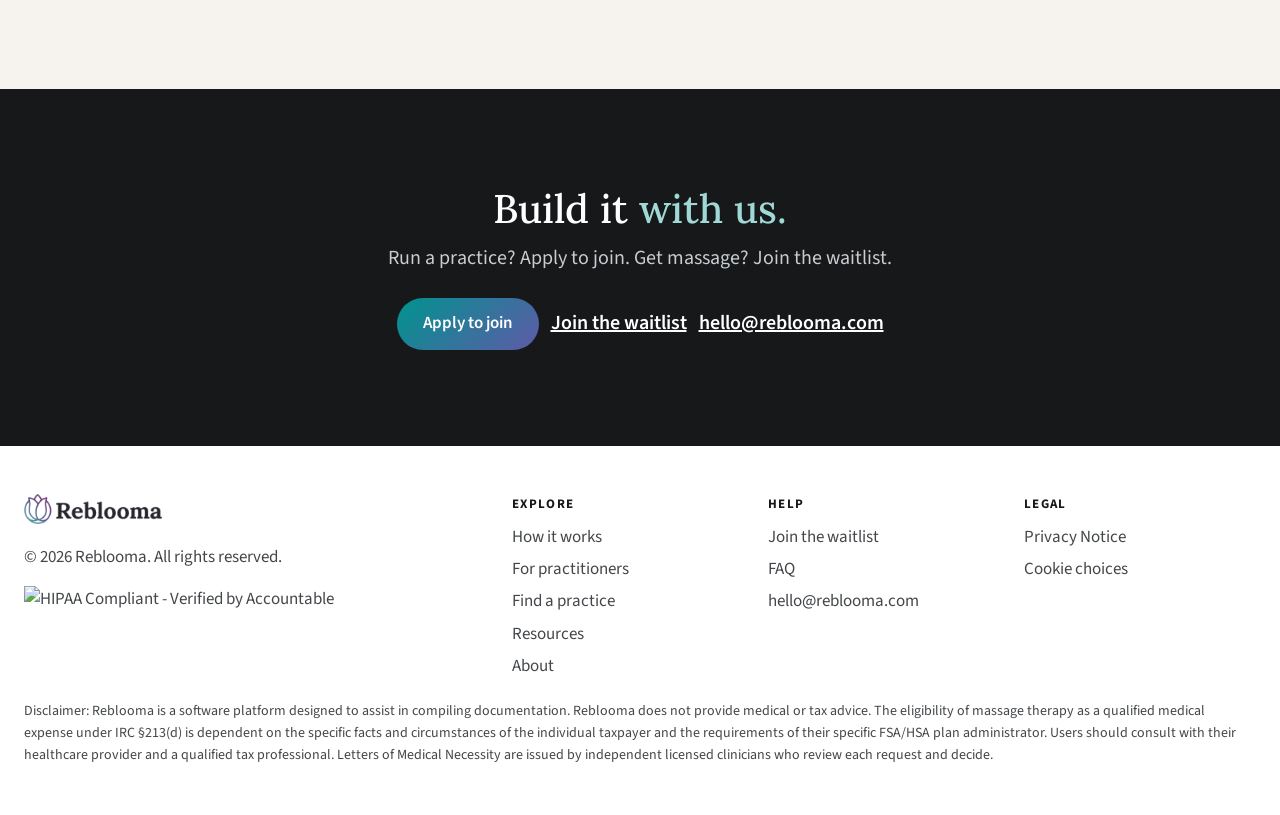
==== commit eca2ac8f: "Cookie banner (Termly) and a consent lock for all trackers (Joyce 11/11/2026) - All 7 pages load Ter" ====
--- a/about.html
+++ b/about.html
@@ -2,6 +2,9 @@
 <html lang="en">
 <head>
 <meta charset="utf-8">
+<!-- Termly consent banner. Loads in the background, so it never delays the page.
+     Trackers are blocked by assets/analytics.js, not by Termly (Auto Blocker is off). -->
+<script async src="https://app.termly.io/resource-blocker/09bd1f9b-8e05-4326-bdf9-7915b54486a1?autoBlock=off"></script>
 <meta name="viewport" content="width=device-width, initial-scale=1, viewport-fit=cover">
 <title>About Reblooma: FSA/HSA documentation for massage</title>
 <link rel="preconnect" href="https://fonts.googleapis.com">
@@ -196,7 +199,7 @@
       <div><img src="assets/brand/logo/reblooma-logo-colour-sm.png" alt="Reblooma" style="height:30px;width:auto"><p style="margin-top:12px">© 2026 Reblooma. All rights reserved.</p><div style="margin-top:16px"><a href="https://app.accountablehq.com/trust/reblooma" target="_blank" rel="noopener noreferrer" title="View our HIPAA compliance status"><img src="https://d3s6zphx7ipv1p.cloudfront.net/assets/badge/hipaa-38e04df8.webp" alt="HIPAA Compliant - Verified by Accountable" height="80" style="height: 80px; width: auto;"></a></div></div>
       <div><h5>Explore</h5><ul><li><a href="index.html#how">How it works</a></li><li><a href="practitioners.html">For practitioners</a></li><li><a href="directory.html">Find a practice</a></li><li><a href="resources.html">Resources</a></li><li><a href="about.html">About</a></li></ul></div>
       <div><h5>Help</h5><ul><li><a href="index.html#who" data-waitlist data-cta="footer">Join the waitlist</a></li><li><a href="index.html#faq">FAQ</a></li><li><a href="mailto:hello@reblooma.com">hello@reblooma.com</a></li></ul></div>
-      <div><h5>Legal</h5><ul><li><a href="privacy.html">Privacy Notice</a></li></ul></div>
+      <div><h5>Legal</h5><ul><li><a href="privacy.html">Privacy Notice</a></li><li><a href="#" class="termly-display-preferences">Cookie choices</a></li></ul></div>
     </div>
     <p class="disc">Disclaimer: Reblooma is a software platform designed to assist in compiling documentation. Reblooma does not provide medical or tax advice. The eligibility of massage therapy as a qualified medical expense under IRC §213(d) is dependent on the specific facts and circumstances of the individual taxpayer and the requirements of their specific FSA/HSA plan administrator. Users should consult with their healthcare provider and a qualified tax professional. Letters of Medical Necessity are issued by independent licensed clinicians who review each request and decide.</p>
   </div>
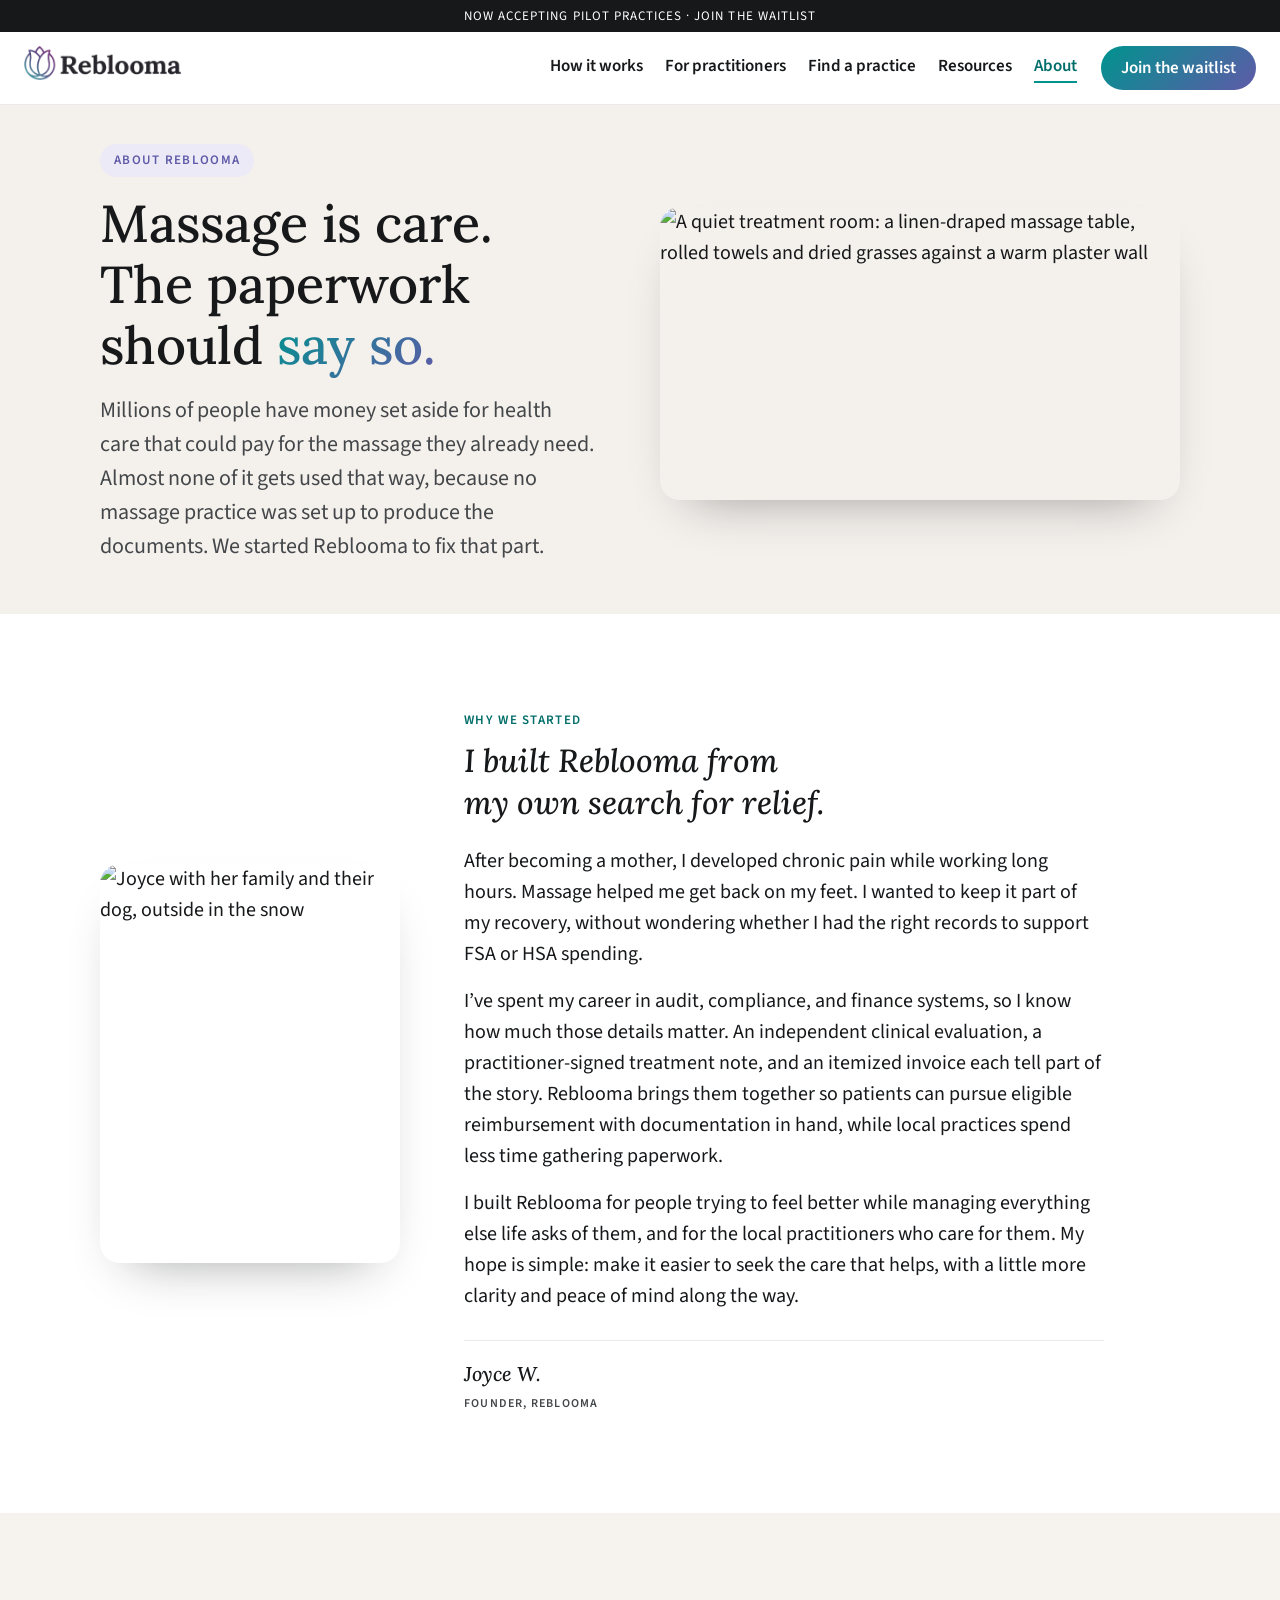
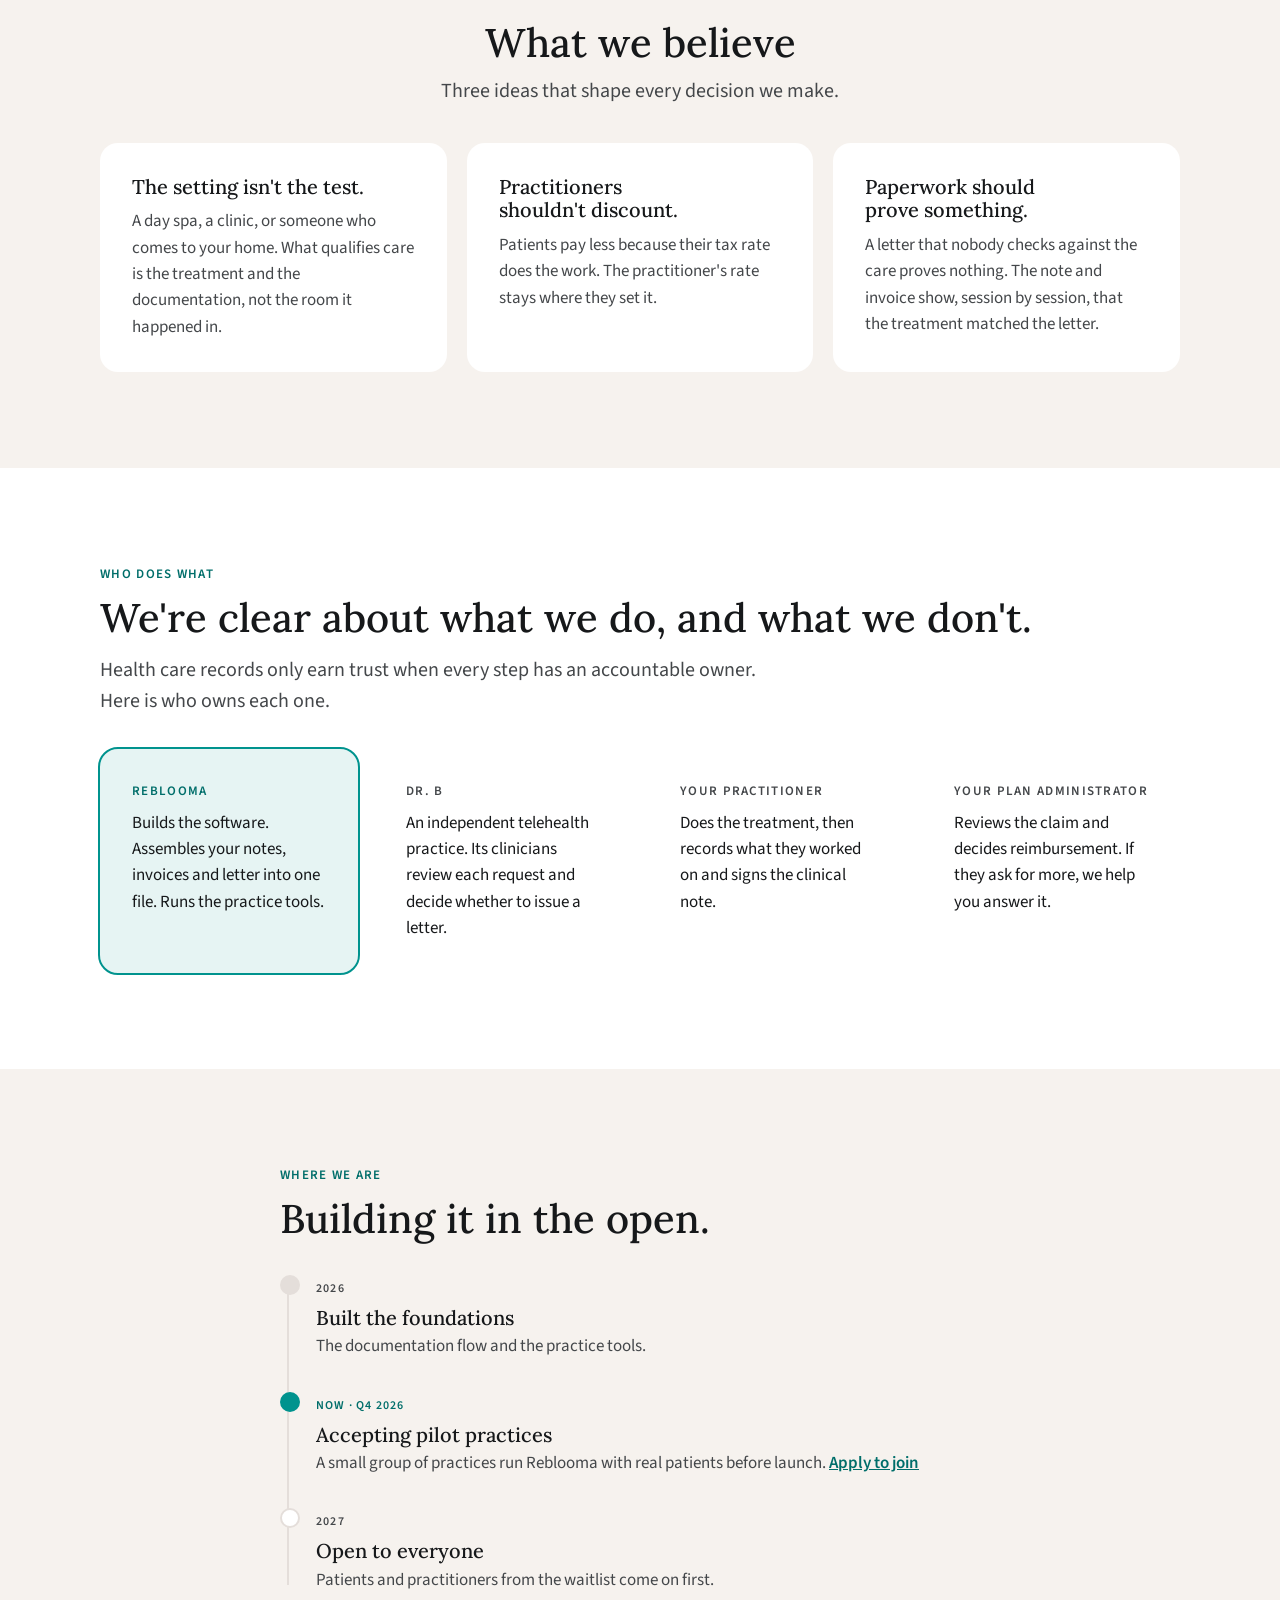
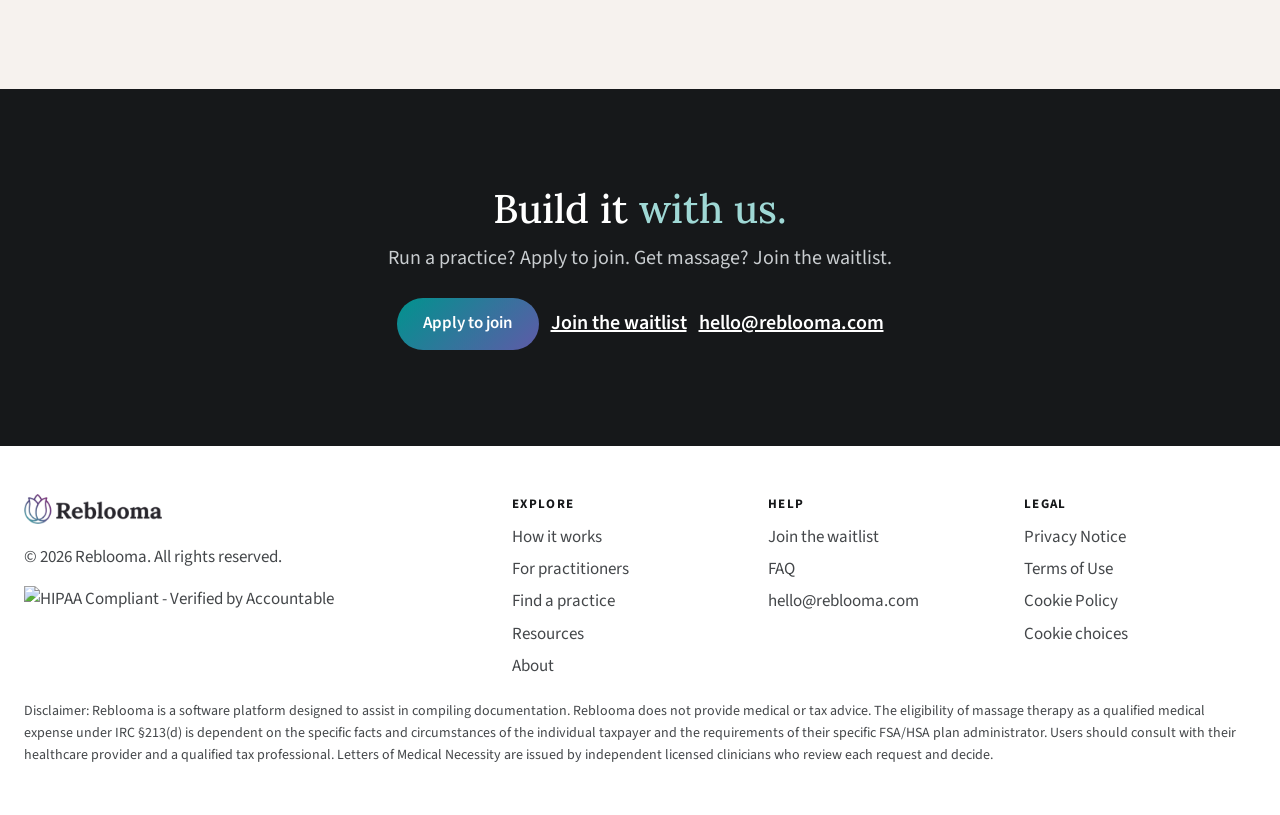
==== commit 5813293b: "Daily Termly sync for legal pages; banner matches the design system (Joyce 11/11/2026) - scripts/syn" ====
--- a/about.html
+++ b/about.html
@@ -5,6 +5,7 @@
 <!-- Termly consent banner. Loads in the background, so it never delays the page.
      Trackers are blocked by assets/analytics.js, not by Termly (Auto Blocker is off). -->
 <script async src="https://app.termly.io/resource-blocker/09bd1f9b-8e05-4326-bdf9-7915b54486a1?autoBlock=off"></script>
+<link rel="stylesheet" href="assets/consent-banner.css">
 <meta name="viewport" content="width=device-width, initial-scale=1, viewport-fit=cover">
 <title>About Reblooma: FSA/HSA documentation for massage</title>
 <link rel="preconnect" href="https://fonts.googleapis.com">
@@ -199,7 +200,7 @@
       <div><img src="assets/brand/logo/reblooma-logo-colour-sm.png" alt="Reblooma" style="height:30px;width:auto"><p style="margin-top:12px">© 2026 Reblooma. All rights reserved.</p><div style="margin-top:16px"><a href="https://app.accountablehq.com/trust/reblooma" target="_blank" rel="noopener noreferrer" title="View our HIPAA compliance status"><img src="https://d3s6zphx7ipv1p.cloudfront.net/assets/badge/hipaa-38e04df8.webp" alt="HIPAA Compliant - Verified by Accountable" height="80" style="height: 80px; width: auto;"></a></div></div>
       <div><h5>Explore</h5><ul><li><a href="index.html#how">How it works</a></li><li><a href="practitioners.html">For practitioners</a></li><li><a href="directory.html">Find a practice</a></li><li><a href="resources.html">Resources</a></li><li><a href="about.html">About</a></li></ul></div>
       <div><h5>Help</h5><ul><li><a href="index.html#who" data-waitlist data-cta="footer">Join the waitlist</a></li><li><a href="index.html#faq">FAQ</a></li><li><a href="mailto:hello@reblooma.com">hello@reblooma.com</a></li></ul></div>
-      <div><h5>Legal</h5><ul><li><a href="privacy.html">Privacy Notice</a></li><li><a href="#" class="termly-display-preferences">Cookie choices</a></li></ul></div>
+      <div><h5>Legal</h5><ul><li><a href="privacy.html">Privacy Notice</a></li><li><a href="terms.html">Terms of Use</a></li><li><a href="cookie-policy.html">Cookie Policy</a></li><li><a href="#" class="termly-display-preferences">Cookie choices</a></li></ul></div>
     </div>
     <p class="disc">Disclaimer: Reblooma is a software platform designed to assist in compiling documentation. Reblooma does not provide medical or tax advice. The eligibility of massage therapy as a qualified medical expense under IRC §213(d) is dependent on the specific facts and circumstances of the individual taxpayer and the requirements of their specific FSA/HSA plan administrator. Users should consult with their healthcare provider and a qualified tax professional. Letters of Medical Necessity are issued by independent licensed clinicians who review each request and decide.</p>
   </div>
--- a/assets/consent-banner.css
+++ b/assets/consent-banner.css
@@ -0,0 +1,33 @@
+/* Termly cookie banner: match Reblooma's design system.
+   Colors are set in Termly (Consent Banner > Custom Theme): buttons #16181a,
+   button text #ffffff, text #44474a, background #fcf9f6, 14px.
+   Termly has no Source Sans 3 and no corner setting, so those two live here.
+   Termly writes the font inline on each banner element; a stylesheet rule
+   marked !important wins over an inline value that isn't. */
+[class*="termly-styles-"],
+[class*="termly-styles-"] * {
+  font-family: "Source Sans 3", -apple-system, BlinkMacSystemFont, "Segoe UI", sans-serif !important;
+}
+[class*="termly-styles-button"] {
+  border-radius: 4px !important;
+  font-weight: 600 !important;
+}
+
+/* Colors also set here, so the banner matches even if Termly serves an older
+   theme. Keep these equal to the Termly Custom Theme. */
+[class*="termly-styles-root"] {
+  background: #fcf9f6 !important;   /* surface */
+  color: #44474a !important;        /* body text */
+  font-size: 14px !important;
+}
+[class*="termly-styles-buttons"] { background: transparent !important; }
+[class*="termly-styles-module-primary"] {
+  background: #16181a !important;   /* ink, .btn-primary */
+  border-color: #16181a !important;
+  color: #ffffff !important;
+}
+[class*="termly-styles-module-outline"] {
+  background: transparent !important;
+  border-color: #16181a !important;
+  color: #16181a !important;
+}
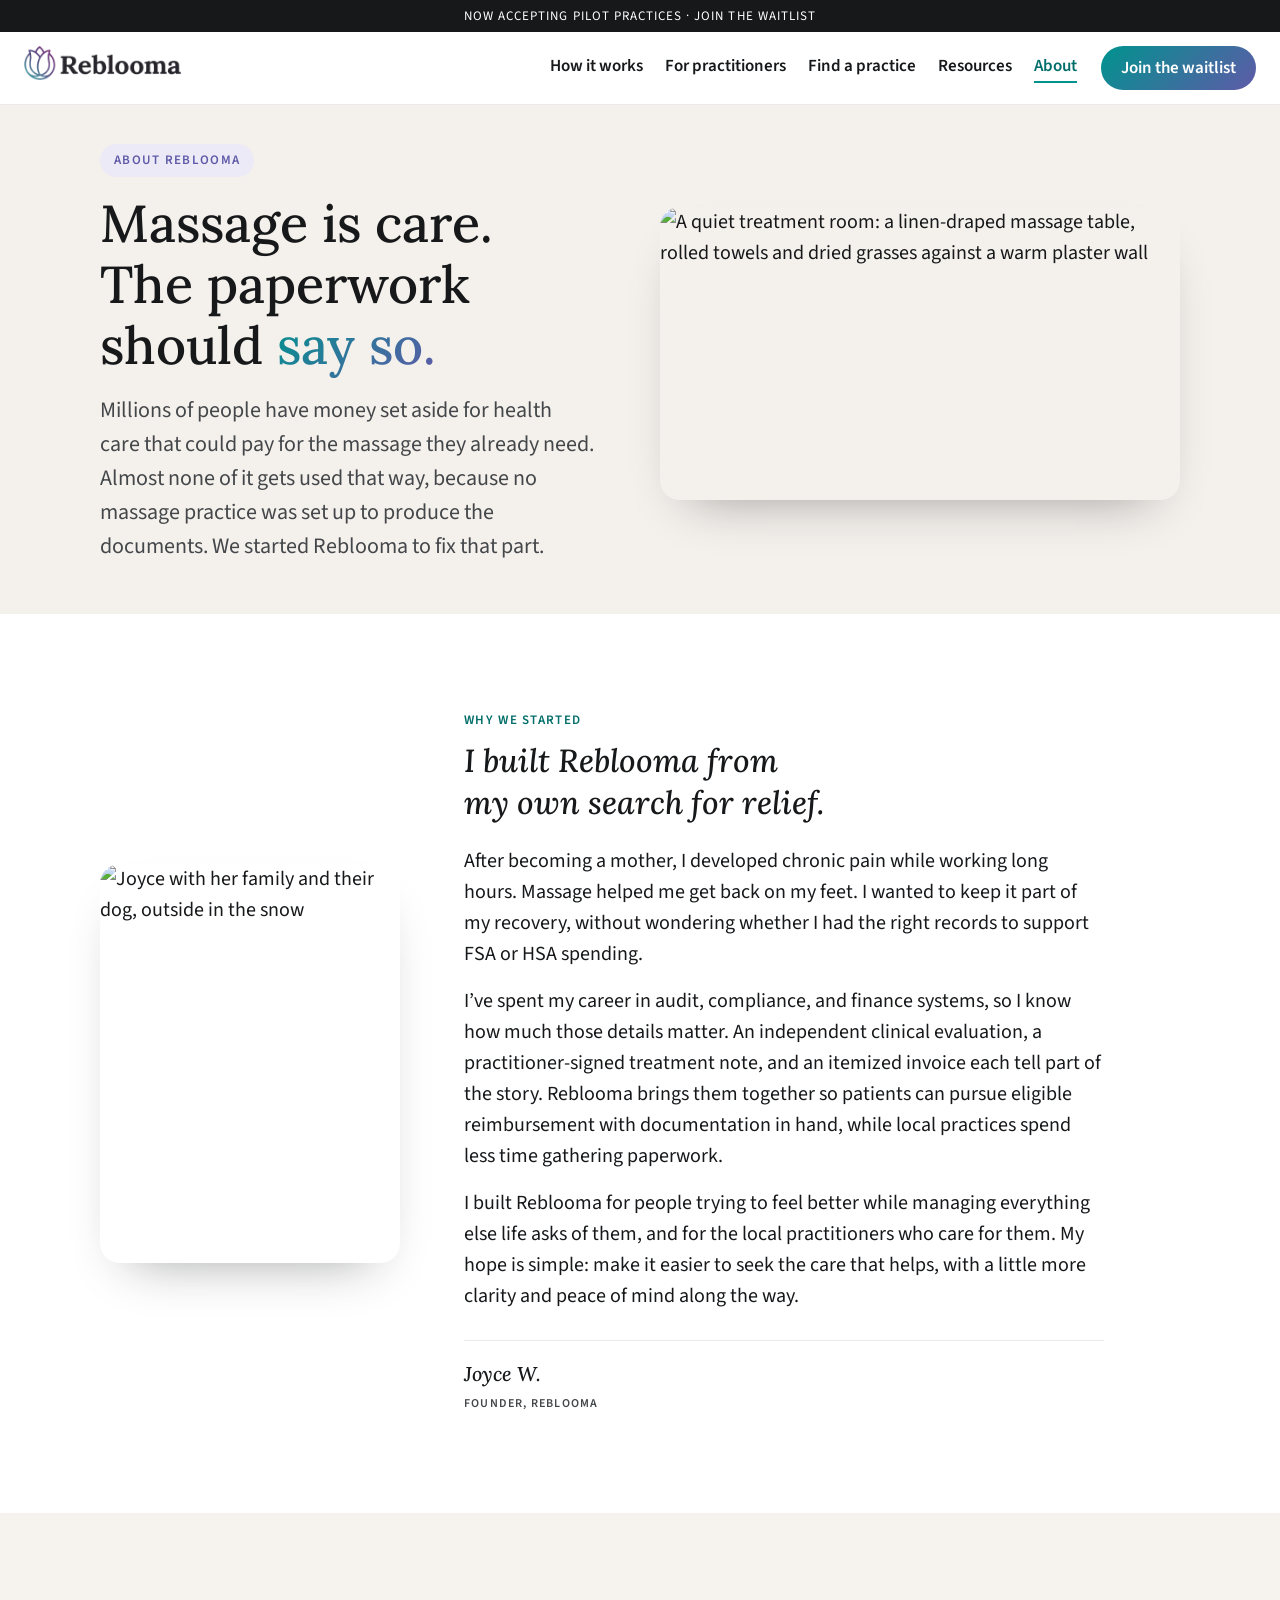
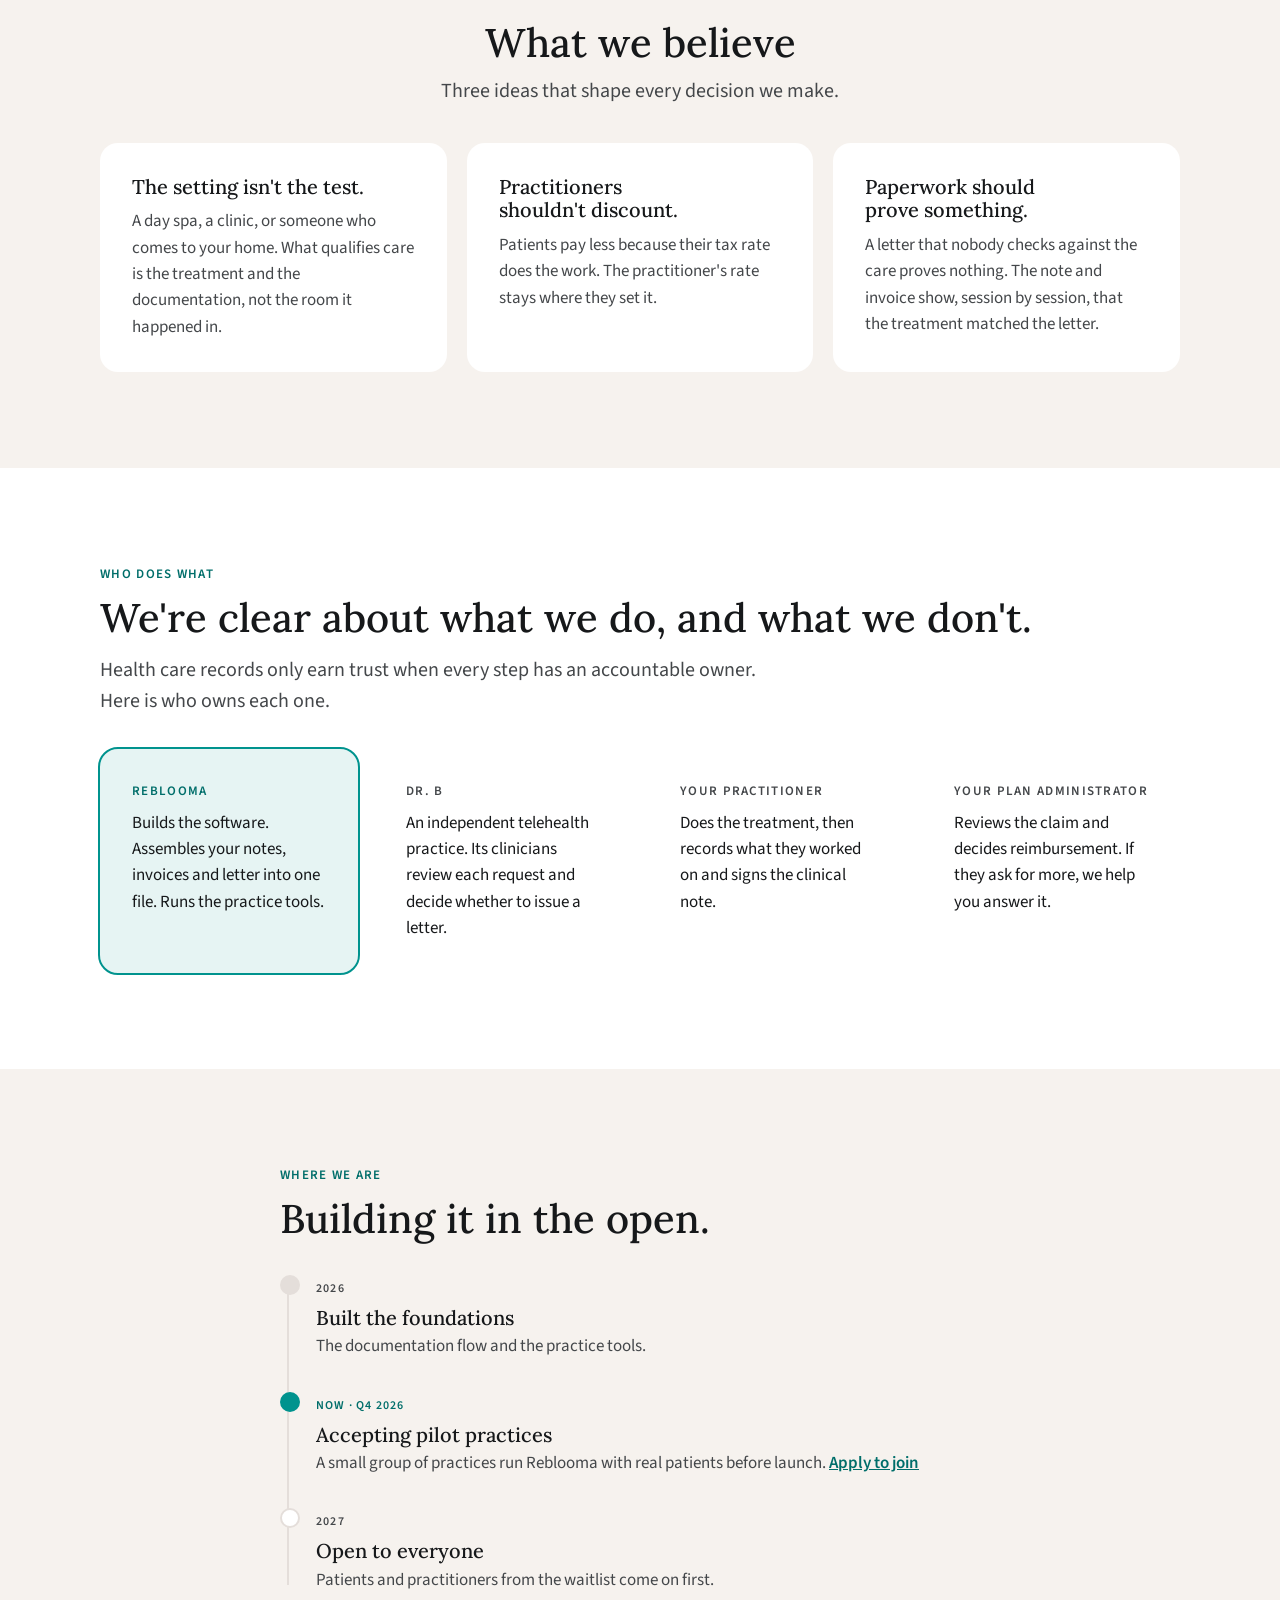
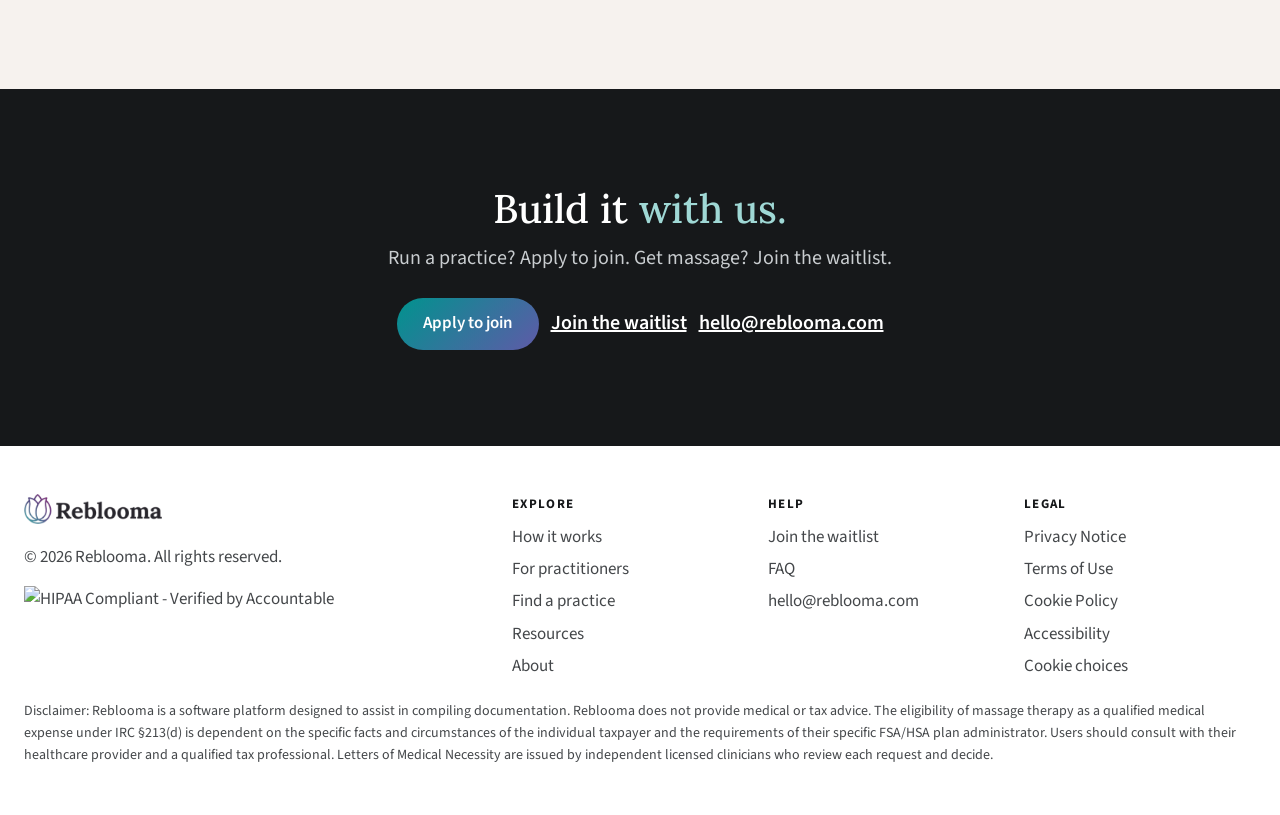
==== commit d10fe9c2: "Sync Privacy Notice, Terms of Use and Accessibility from Termly; footer Accessibility link; address " ====
--- a/about.html
+++ b/about.html
@@ -200,7 +200,7 @@
       <div><img src="assets/brand/logo/reblooma-logo-colour-sm.png" alt="Reblooma" style="height:30px;width:auto"><p style="margin-top:12px">© 2026 Reblooma. All rights reserved.</p><div style="margin-top:16px"><a href="https://app.accountablehq.com/trust/reblooma" target="_blank" rel="noopener noreferrer" title="View our HIPAA compliance status"><img src="https://d3s6zphx7ipv1p.cloudfront.net/assets/badge/hipaa-38e04df8.webp" alt="HIPAA Compliant - Verified by Accountable" height="80" style="height: 80px; width: auto;"></a></div></div>
       <div><h5>Explore</h5><ul><li><a href="index.html#how">How it works</a></li><li><a href="practitioners.html">For practitioners</a></li><li><a href="directory.html">Find a practice</a></li><li><a href="resources.html">Resources</a></li><li><a href="about.html">About</a></li></ul></div>
       <div><h5>Help</h5><ul><li><a href="index.html#who" data-waitlist data-cta="footer">Join the waitlist</a></li><li><a href="index.html#faq">FAQ</a></li><li><a href="mailto:hello@reblooma.com">hello@reblooma.com</a></li></ul></div>
-      <div><h5>Legal</h5><ul><li><a href="privacy.html">Privacy Notice</a></li><li><a href="terms.html">Terms of Use</a></li><li><a href="cookie-policy.html">Cookie Policy</a></li><li><a href="#" class="termly-display-preferences">Cookie choices</a></li></ul></div>
+      <div><h5>Legal</h5><ul><li><a href="privacy.html">Privacy Notice</a></li><li><a href="terms.html">Terms of Use</a></li><li><a href="cookie-policy.html">Cookie Policy</a></li><li><a href="accessibility.html">Accessibility</a></li><li><a href="#" class="termly-display-preferences">Cookie choices</a></li></ul></div>
     </div>
     <p class="disc">Disclaimer: Reblooma is a software platform designed to assist in compiling documentation. Reblooma does not provide medical or tax advice. The eligibility of massage therapy as a qualified medical expense under IRC §213(d) is dependent on the specific facts and circumstances of the individual taxpayer and the requirements of their specific FSA/HSA plan administrator. Users should consult with their healthcare provider and a qualified tax professional. Letters of Medical Necessity are issued by independent licensed clinicians who review each request and decide.</p>
   </div>
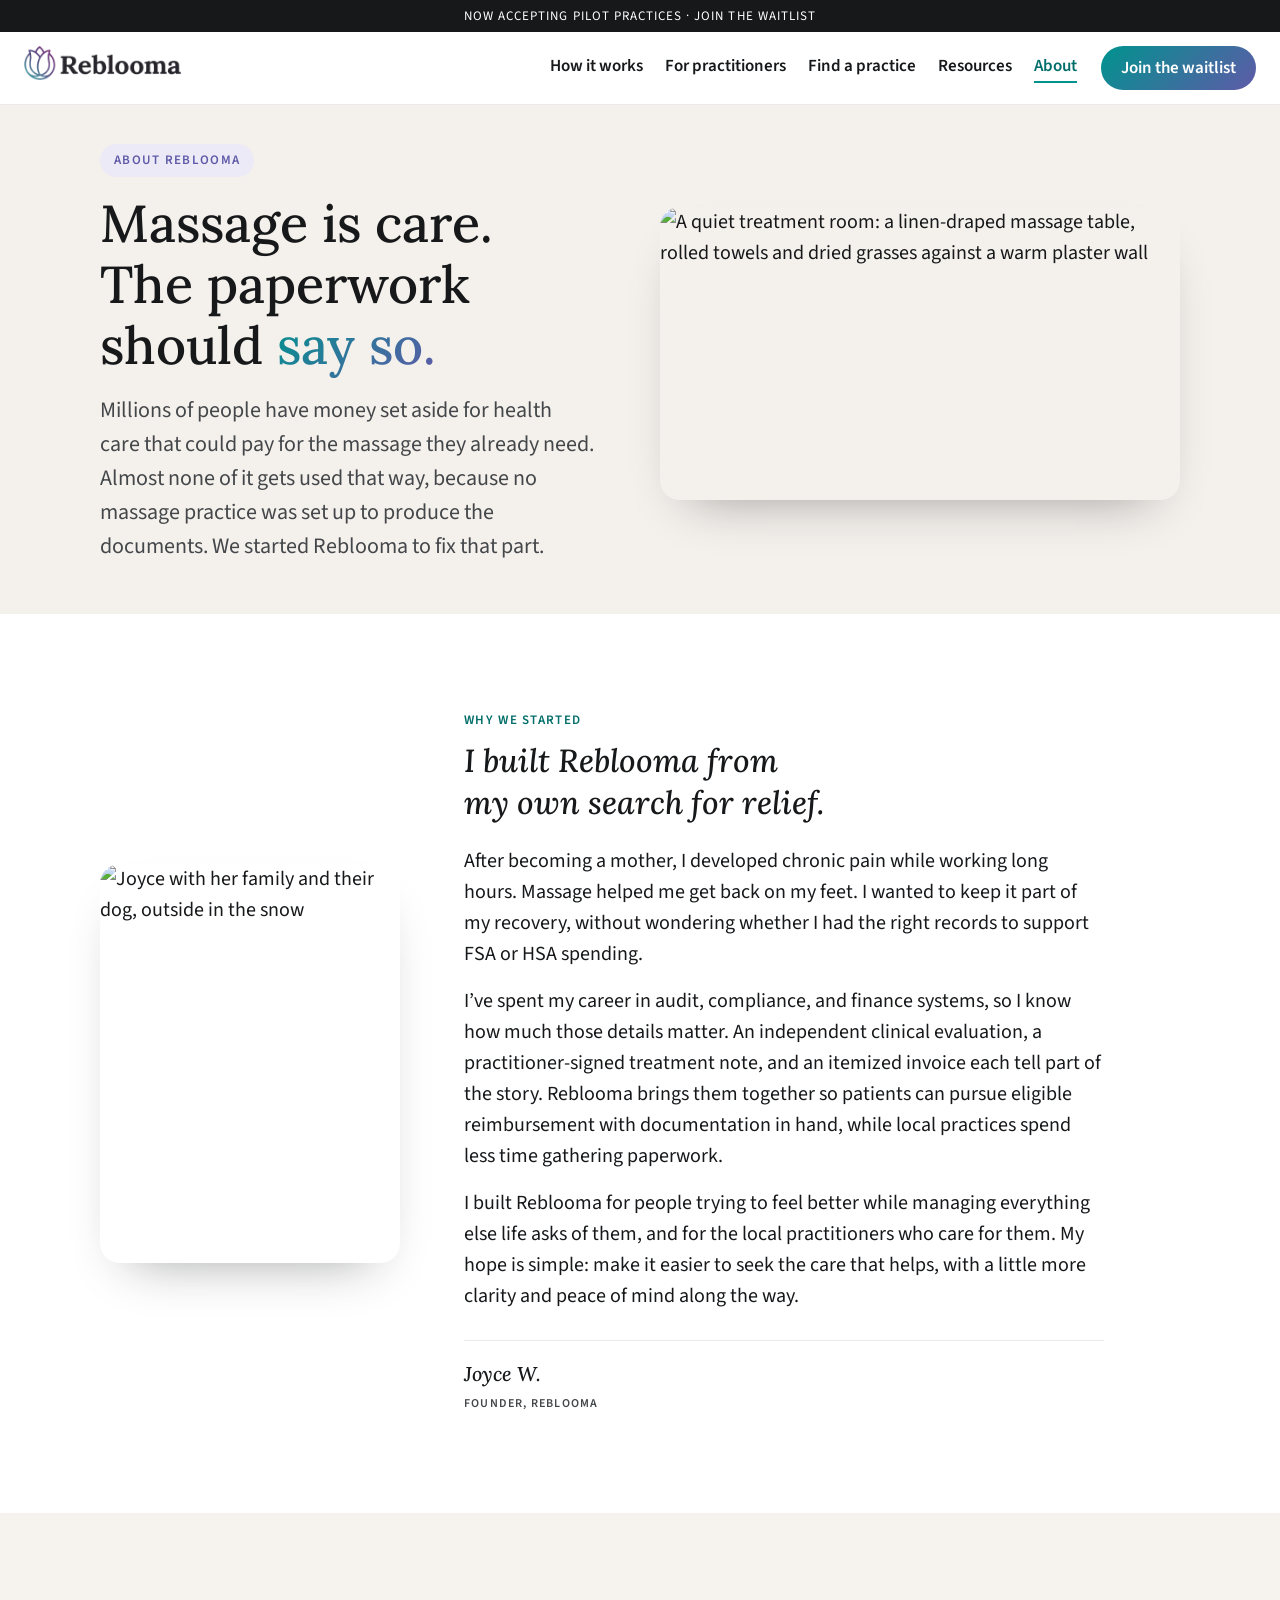
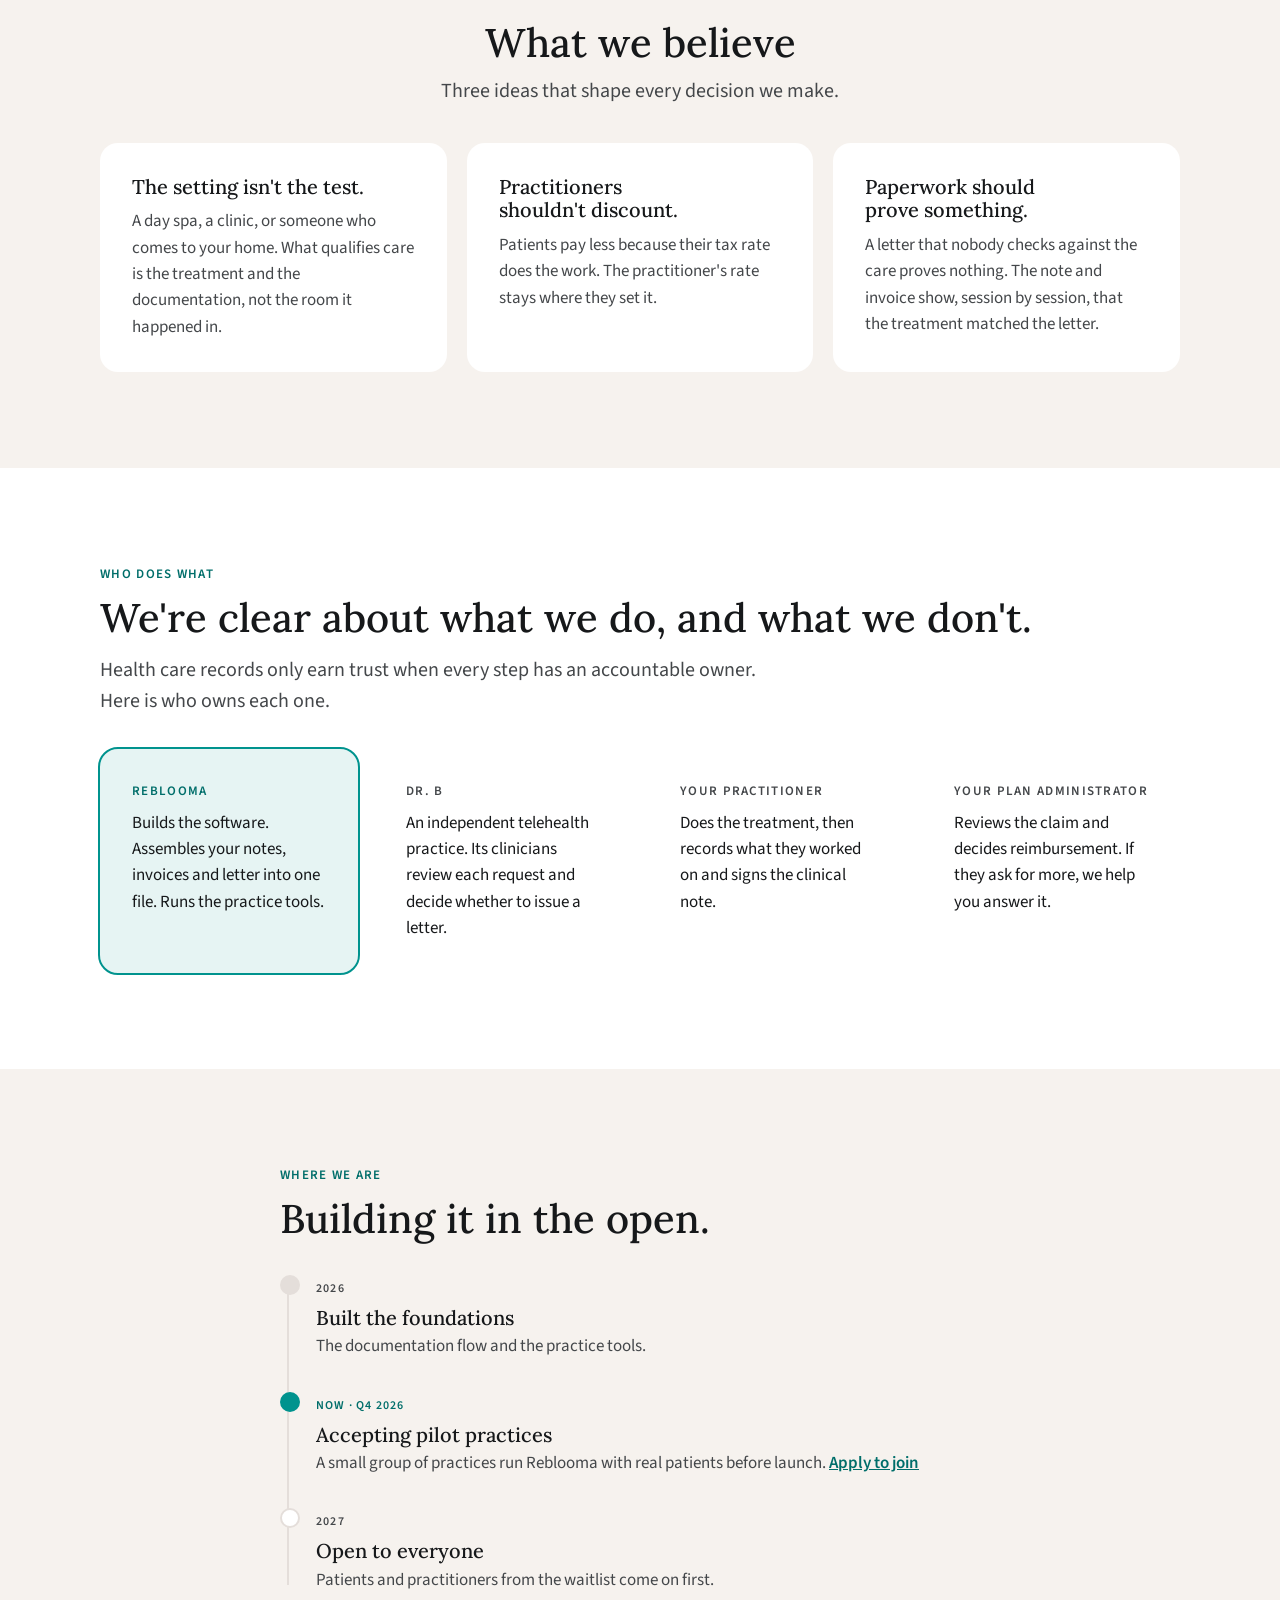
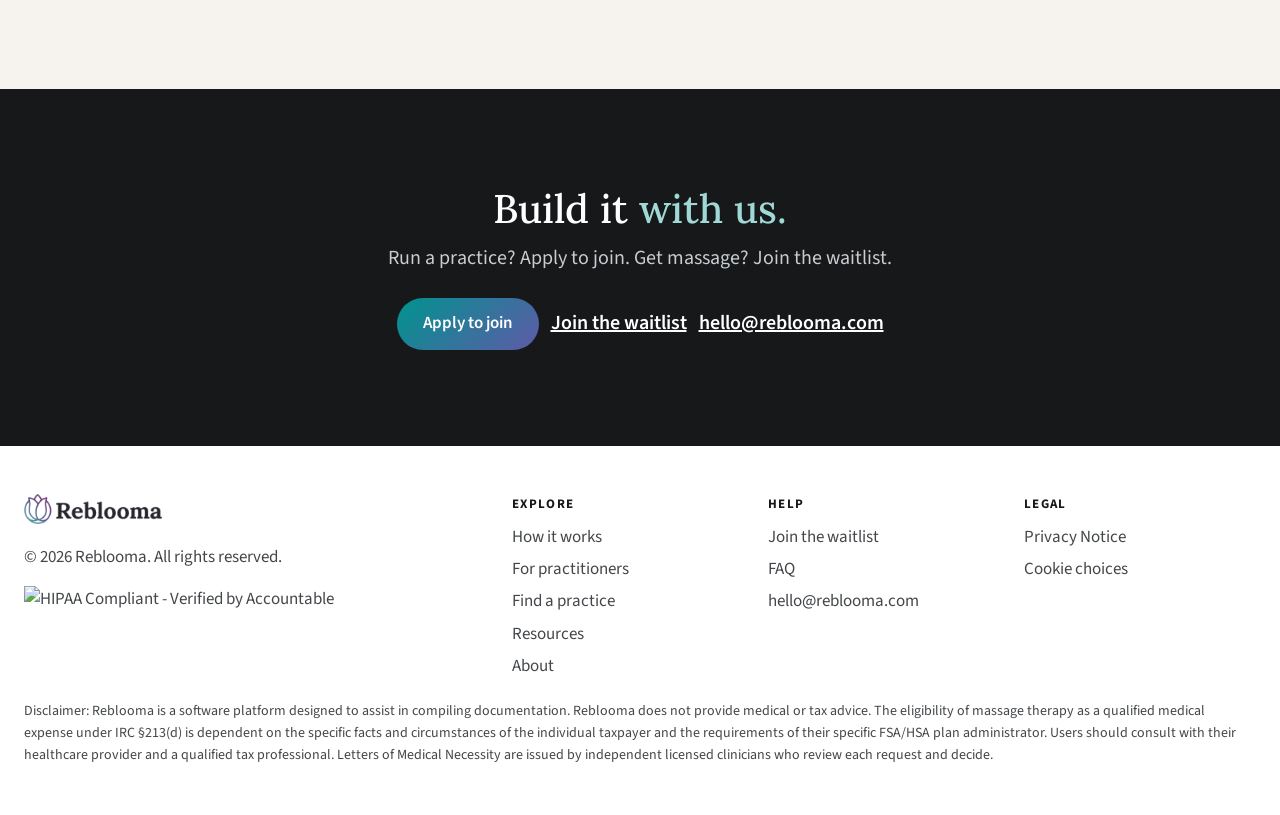
==== commit 175e43dc: "Merge pull request #8 from reblooma/termly-consent Cookie banner (Termly) and a consent lock for all" ====
--- a/about.html
+++ b/about.html
@@ -5,7 +5,6 @@
 <!-- Termly consent banner. Loads in the background, so it never delays the page.
      Trackers are blocked by assets/analytics.js, not by Termly (Auto Blocker is off). -->
 <script async src="https://app.termly.io/resource-blocker/09bd1f9b-8e05-4326-bdf9-7915b54486a1?autoBlock=off"></script>
-<link rel="stylesheet" href="assets/consent-banner.css">
 <meta name="viewport" content="width=device-width, initial-scale=1, viewport-fit=cover">
 <title>About Reblooma: FSA/HSA documentation for massage</title>
 <link rel="preconnect" href="https://fonts.googleapis.com">
@@ -200,7 +199,7 @@
       <div><img src="assets/brand/logo/reblooma-logo-colour-sm.png" alt="Reblooma" style="height:30px;width:auto"><p style="margin-top:12px">© 2026 Reblooma. All rights reserved.</p><div style="margin-top:16px"><a href="https://app.accountablehq.com/trust/reblooma" target="_blank" rel="noopener noreferrer" title="View our HIPAA compliance status"><img src="https://d3s6zphx7ipv1p.cloudfront.net/assets/badge/hipaa-38e04df8.webp" alt="HIPAA Compliant - Verified by Accountable" height="80" style="height: 80px; width: auto;"></a></div></div>
       <div><h5>Explore</h5><ul><li><a href="index.html#how">How it works</a></li><li><a href="practitioners.html">For practitioners</a></li><li><a href="directory.html">Find a practice</a></li><li><a href="resources.html">Resources</a></li><li><a href="about.html">About</a></li></ul></div>
       <div><h5>Help</h5><ul><li><a href="index.html#who" data-waitlist data-cta="footer">Join the waitlist</a></li><li><a href="index.html#faq">FAQ</a></li><li><a href="mailto:hello@reblooma.com">hello@reblooma.com</a></li></ul></div>
-      <div><h5>Legal</h5><ul><li><a href="privacy.html">Privacy Notice</a></li><li><a href="terms.html">Terms of Use</a></li><li><a href="cookie-policy.html">Cookie Policy</a></li><li><a href="accessibility.html">Accessibility</a></li><li><a href="#" class="termly-display-preferences">Cookie choices</a></li></ul></div>
+      <div><h5>Legal</h5><ul><li><a href="privacy.html">Privacy Notice</a></li><li><a href="#" class="termly-display-preferences">Cookie choices</a></li></ul></div>
     </div>
     <p class="disc">Disclaimer: Reblooma is a software platform designed to assist in compiling documentation. Reblooma does not provide medical or tax advice. The eligibility of massage therapy as a qualified medical expense under IRC §213(d) is dependent on the specific facts and circumstances of the individual taxpayer and the requirements of their specific FSA/HSA plan administrator. Users should consult with their healthcare provider and a qualified tax professional. Letters of Medical Necessity are issued by independent licensed clinicians who review each request and decide.</p>
   </div>
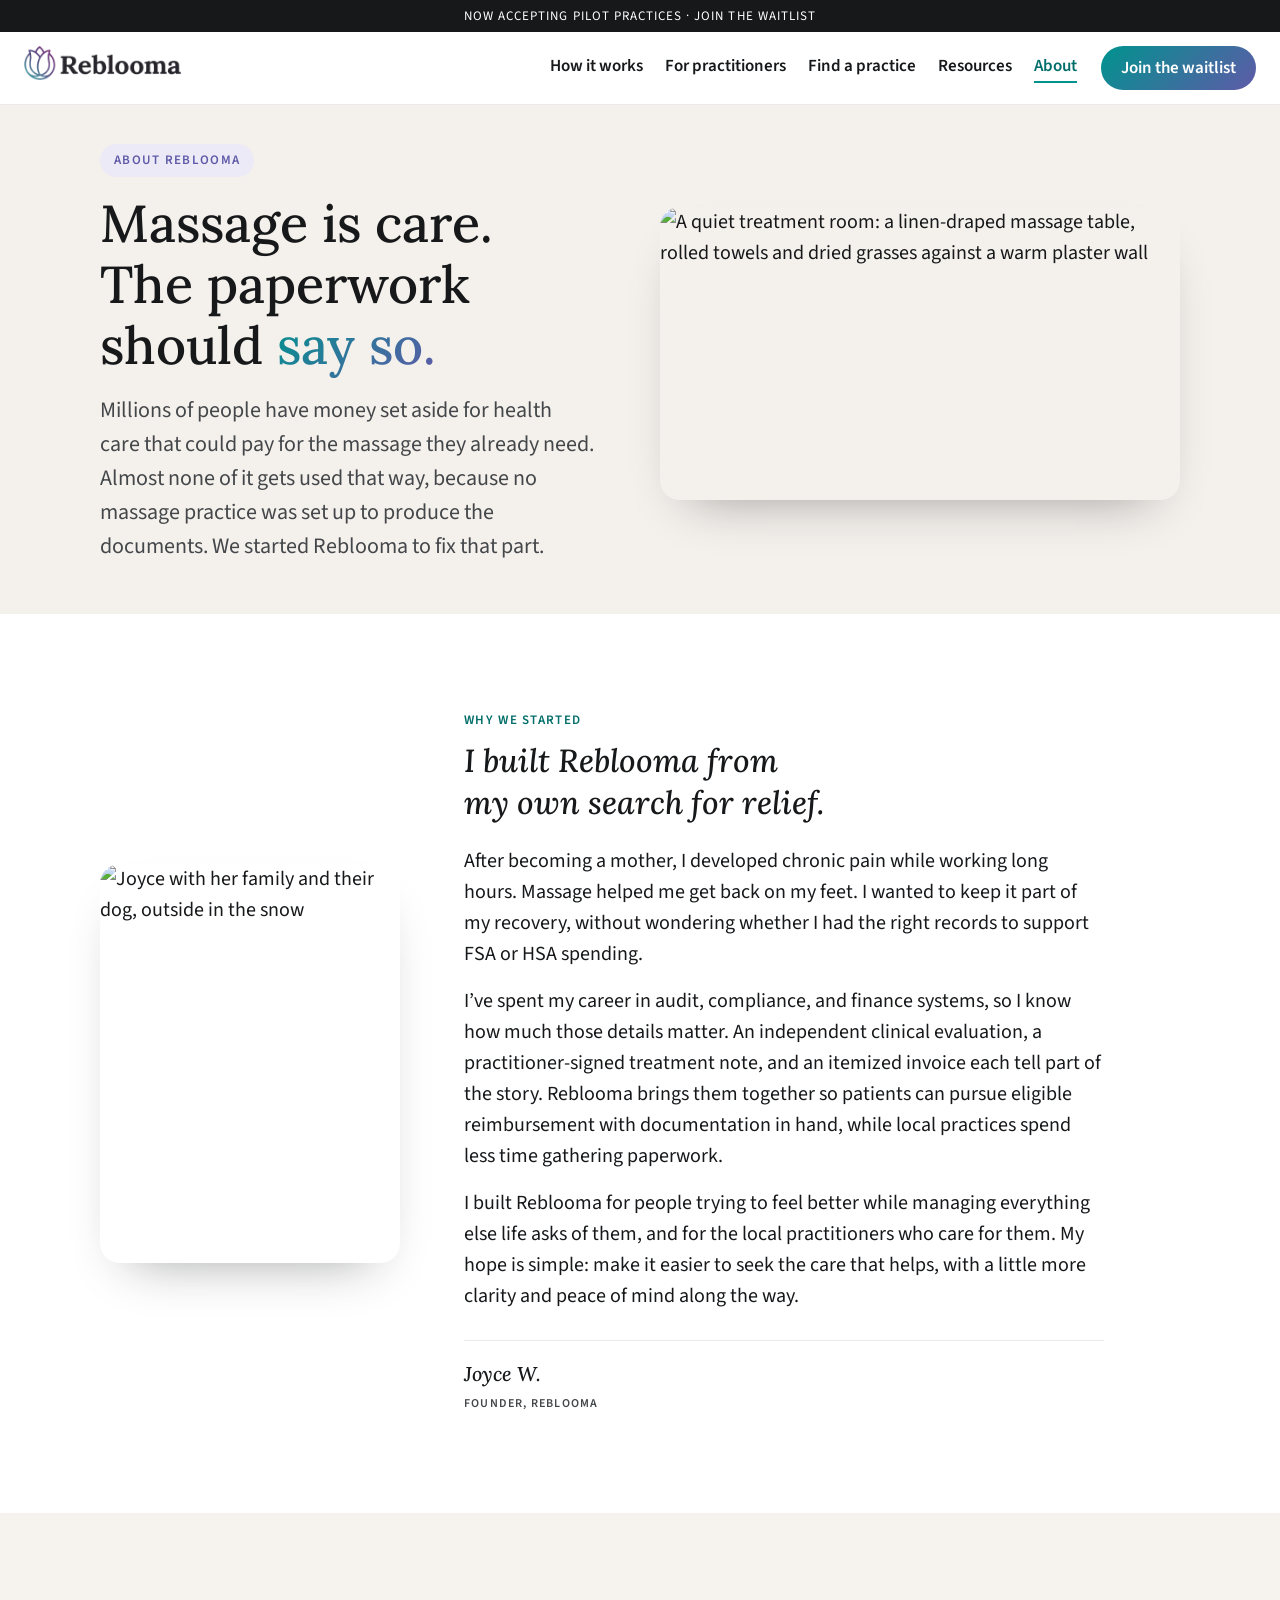
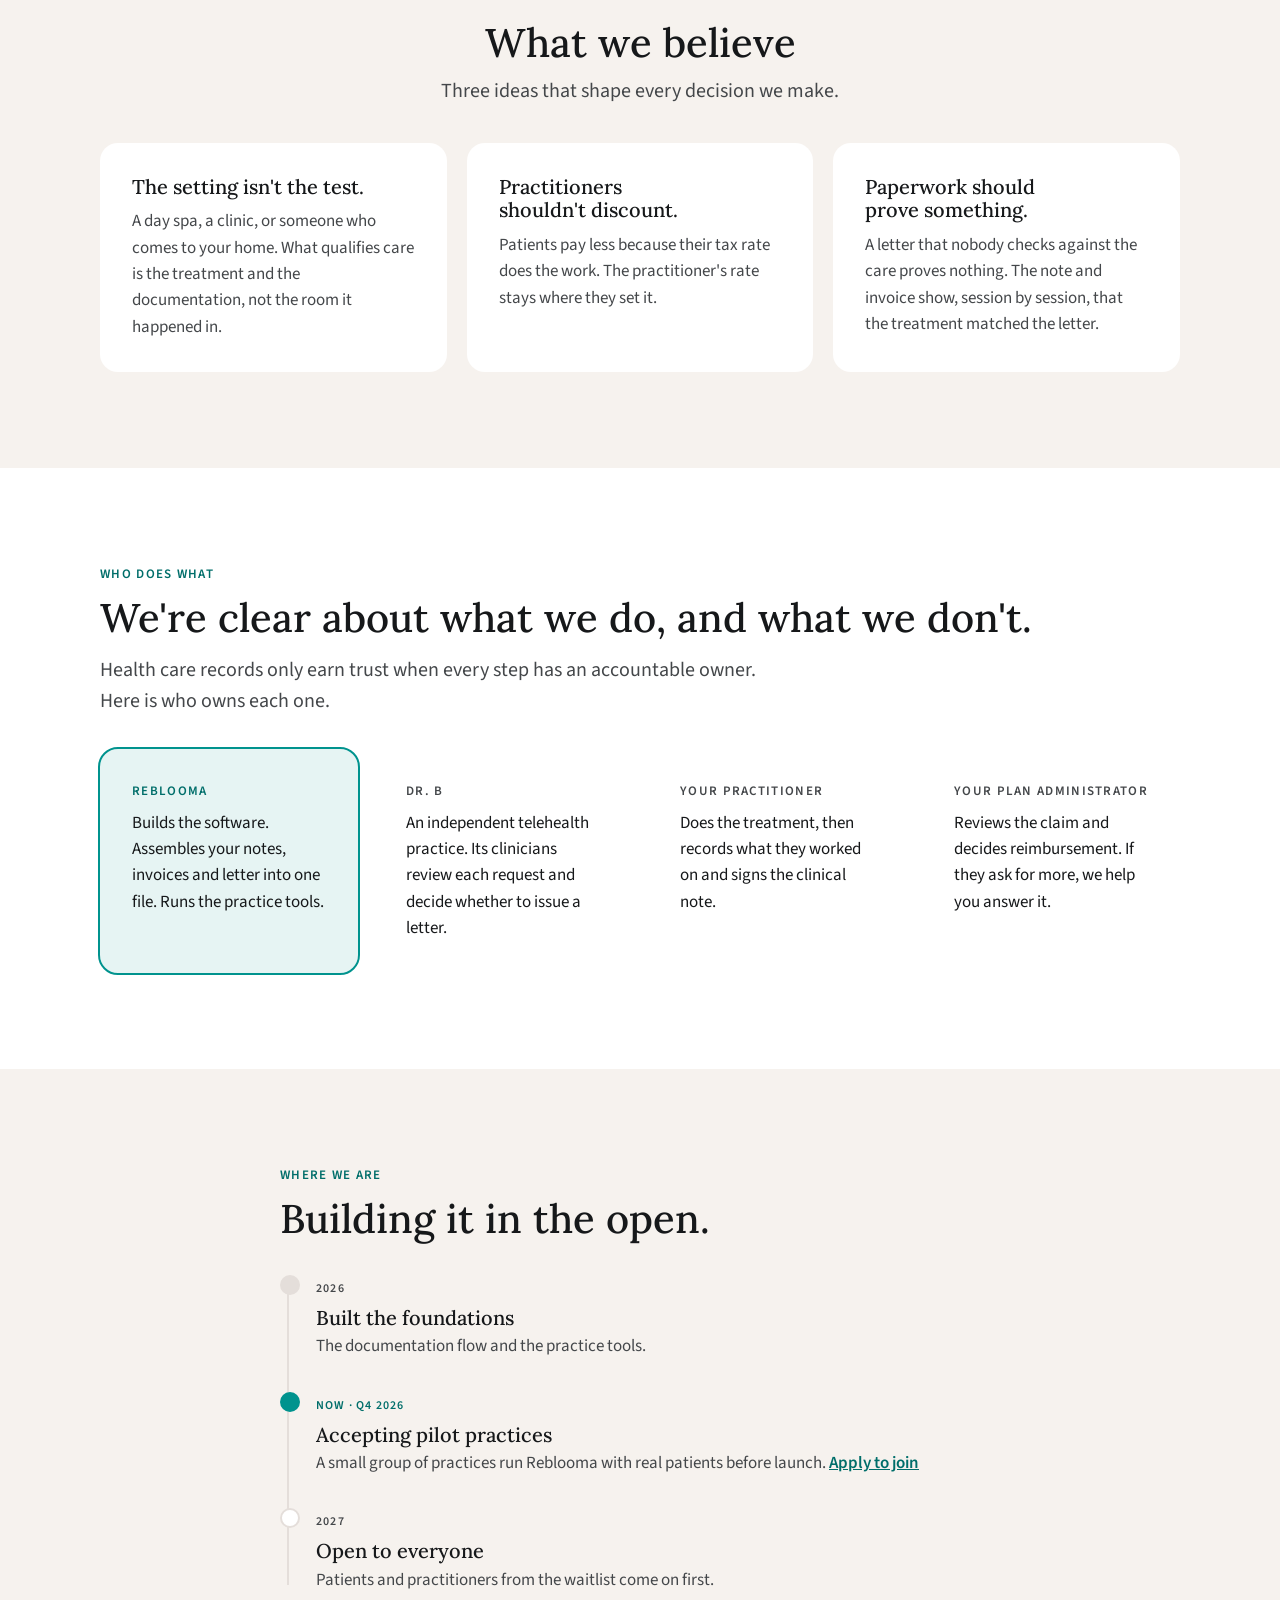
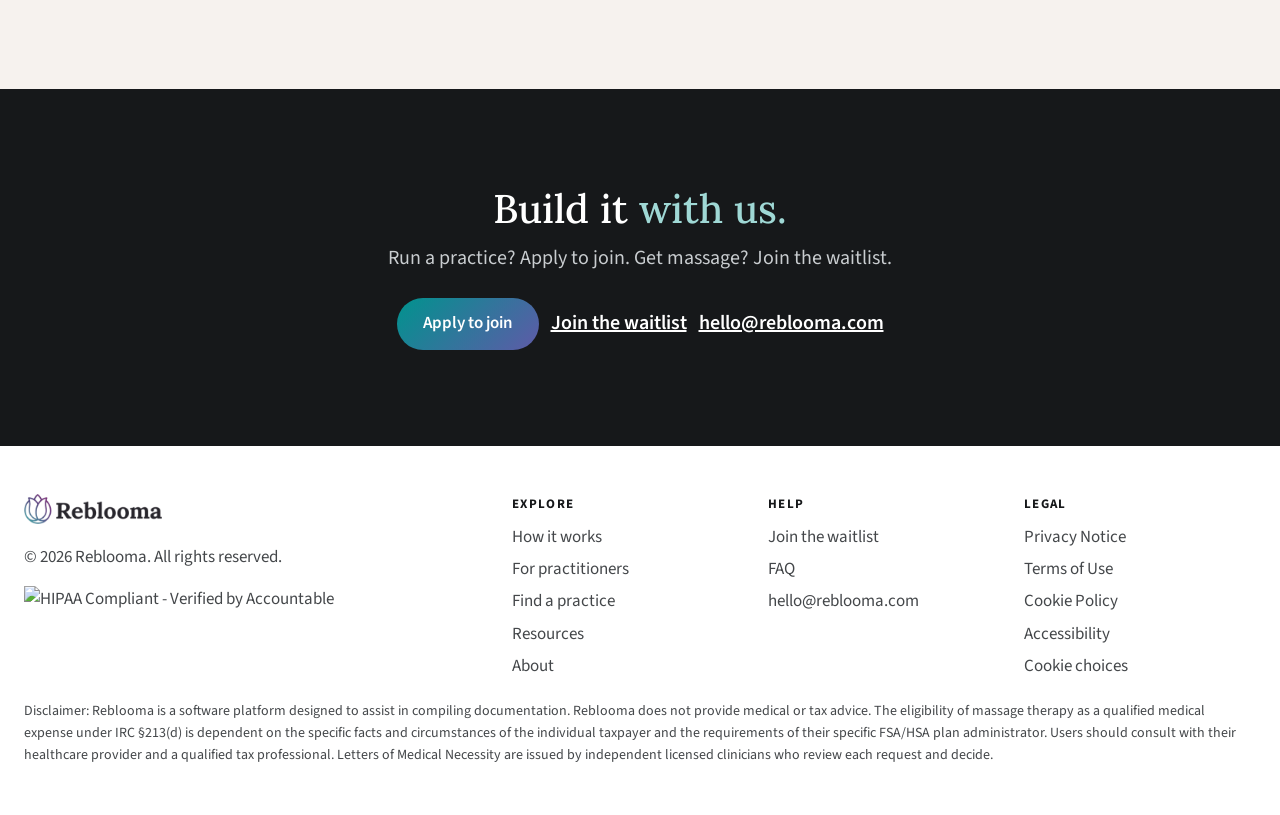
==== commit e534937b: "Merge pull request #9 from reblooma/termly-sync Daily Termly sync for legal pages; cookie banner mat" ====
--- a/about.html
+++ b/about.html
@@ -5,6 +5,7 @@
 <!-- Termly consent banner. Loads in the background, so it never delays the page.
      Trackers are blocked by assets/analytics.js, not by Termly (Auto Blocker is off). -->
 <script async src="https://app.termly.io/resource-blocker/09bd1f9b-8e05-4326-bdf9-7915b54486a1?autoBlock=off"></script>
+<link rel="stylesheet" href="assets/consent-banner.css">
 <meta name="viewport" content="width=device-width, initial-scale=1, viewport-fit=cover">
 <title>About Reblooma: FSA/HSA documentation for massage</title>
 <link rel="preconnect" href="https://fonts.googleapis.com">
@@ -199,7 +200,7 @@
       <div><img src="assets/brand/logo/reblooma-logo-colour-sm.png" alt="Reblooma" style="height:30px;width:auto"><p style="margin-top:12px">© 2026 Reblooma. All rights reserved.</p><div style="margin-top:16px"><a href="https://app.accountablehq.com/trust/reblooma" target="_blank" rel="noopener noreferrer" title="View our HIPAA compliance status"><img src="https://d3s6zphx7ipv1p.cloudfront.net/assets/badge/hipaa-38e04df8.webp" alt="HIPAA Compliant - Verified by Accountable" height="80" style="height: 80px; width: auto;"></a></div></div>
       <div><h5>Explore</h5><ul><li><a href="index.html#how">How it works</a></li><li><a href="practitioners.html">For practitioners</a></li><li><a href="directory.html">Find a practice</a></li><li><a href="resources.html">Resources</a></li><li><a href="about.html">About</a></li></ul></div>
       <div><h5>Help</h5><ul><li><a href="index.html#who" data-waitlist data-cta="footer">Join the waitlist</a></li><li><a href="index.html#faq">FAQ</a></li><li><a href="mailto:hello@reblooma.com">hello@reblooma.com</a></li></ul></div>
-      <div><h5>Legal</h5><ul><li><a href="privacy.html">Privacy Notice</a></li><li><a href="#" class="termly-display-preferences">Cookie choices</a></li></ul></div>
+      <div><h5>Legal</h5><ul><li><a href="privacy.html">Privacy Notice</a></li><li><a href="terms.html">Terms of Use</a></li><li><a href="cookie-policy.html">Cookie Policy</a></li><li><a href="accessibility.html">Accessibility</a></li><li><a href="#" class="termly-display-preferences">Cookie choices</a></li></ul></div>
     </div>
     <p class="disc">Disclaimer: Reblooma is a software platform designed to assist in compiling documentation. Reblooma does not provide medical or tax advice. The eligibility of massage therapy as a qualified medical expense under IRC §213(d) is dependent on the specific facts and circumstances of the individual taxpayer and the requirements of their specific FSA/HSA plan administrator. Users should consult with their healthcare provider and a qualified tax professional. Letters of Medical Necessity are issued by independent licensed clinicians who review each request and decide.</p>
   </div>
--- a/assets/consent-banner.css
+++ b/assets/consent-banner.css
@@ -0,0 +1,33 @@
+/* Termly cookie banner: match Reblooma's design system.
+   Colors are set in Termly (Consent Banner > Custom Theme): buttons #16181a,
+   button text #ffffff, text #44474a, background #fcf9f6, 14px.
+   Termly has no Source Sans 3 and no corner setting, so those two live here.
+   Termly writes the font inline on each banner element; a stylesheet rule
+   marked !important wins over an inline value that isn't. */
+[class*="termly-styles-"],
+[class*="termly-styles-"] * {
+  font-family: "Source Sans 3", -apple-system, BlinkMacSystemFont, "Segoe UI", sans-serif !important;
+}
+[class*="termly-styles-button"] {
+  border-radius: 4px !important;
+  font-weight: 600 !important;
+}
+
+/* Colors also set here, so the banner matches even if Termly serves an older
+   theme. Keep these equal to the Termly Custom Theme. */
+[class*="termly-styles-root"] {
+  background: #fcf9f6 !important;   /* surface */
+  color: #44474a !important;        /* body text */
+  font-size: 14px !important;
+}
+[class*="termly-styles-buttons"] { background: transparent !important; }
+[class*="termly-styles-module-primary"] {
+  background: #16181a !important;   /* ink, .btn-primary */
+  border-color: #16181a !important;
+  color: #ffffff !important;
+}
+[class*="termly-styles-module-outline"] {
+  background: transparent !important;
+  border-color: #16181a !important;
+  color: #16181a !important;
+}
